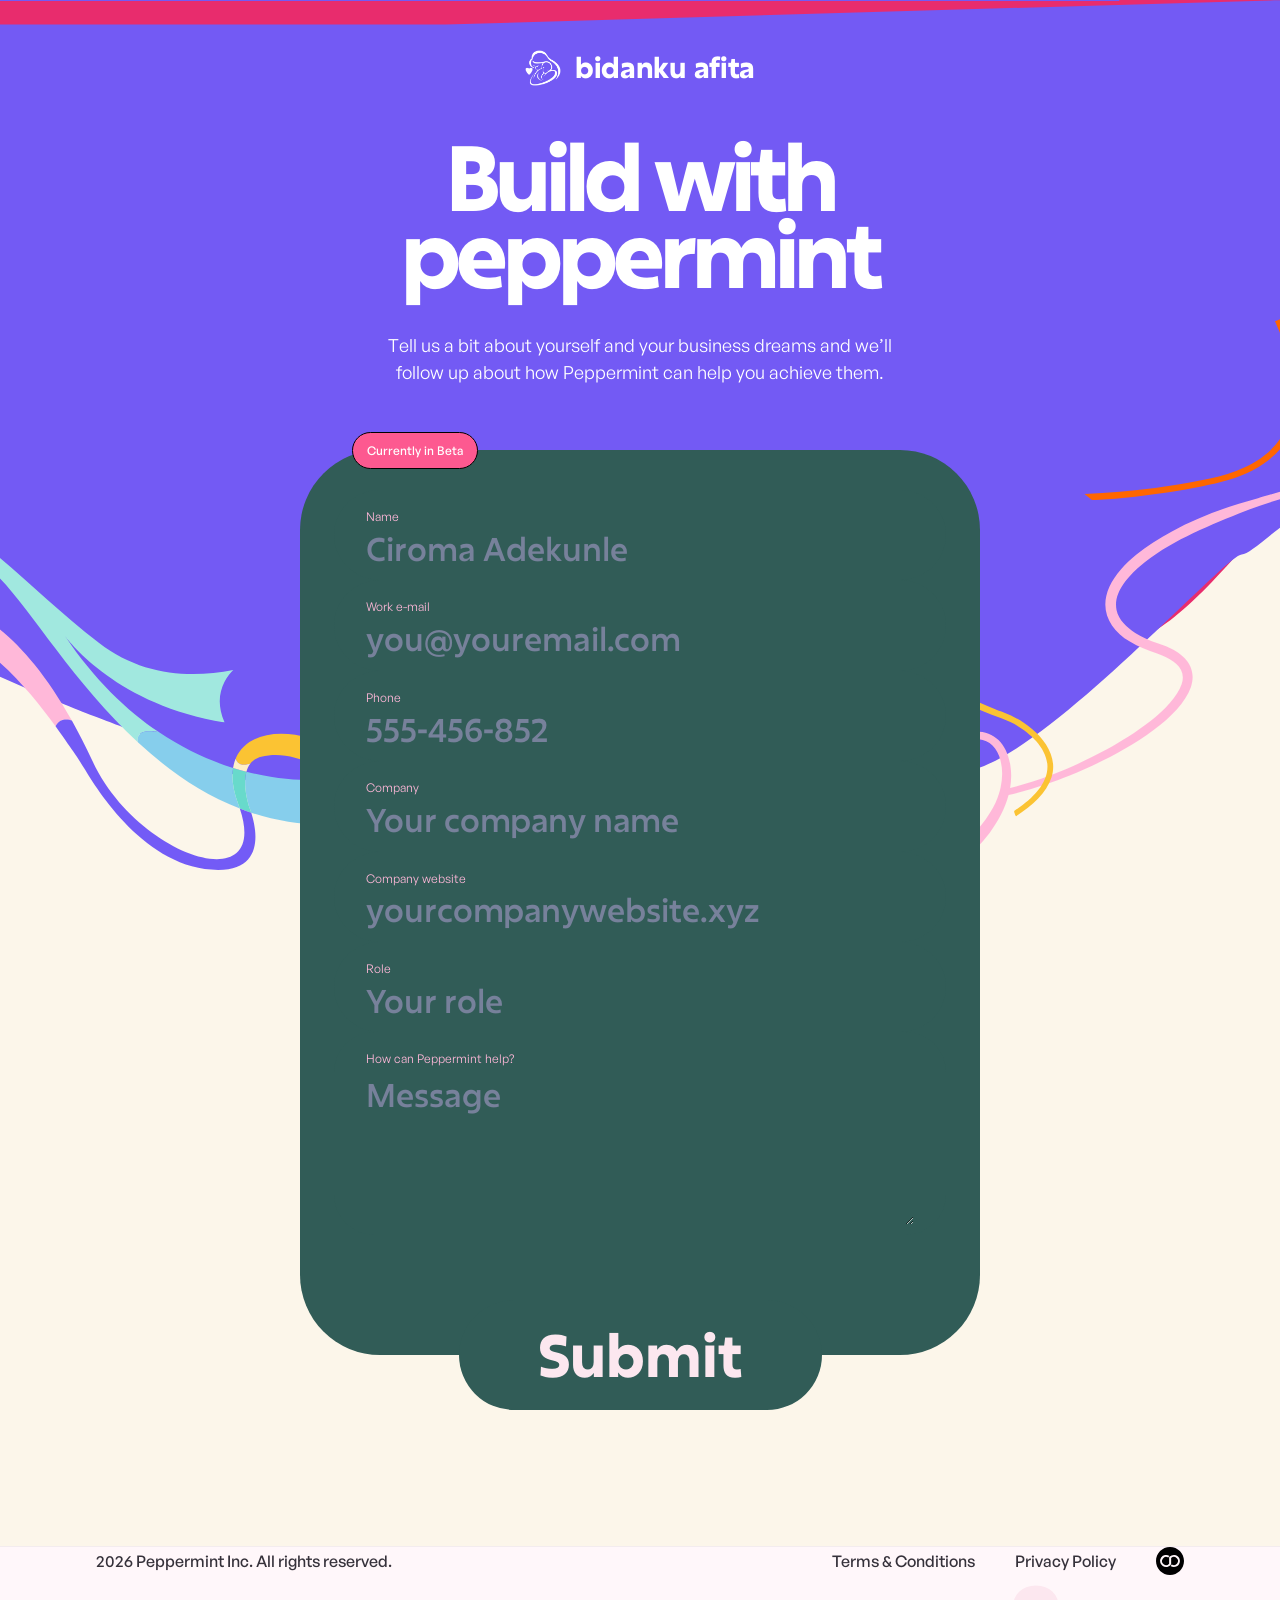
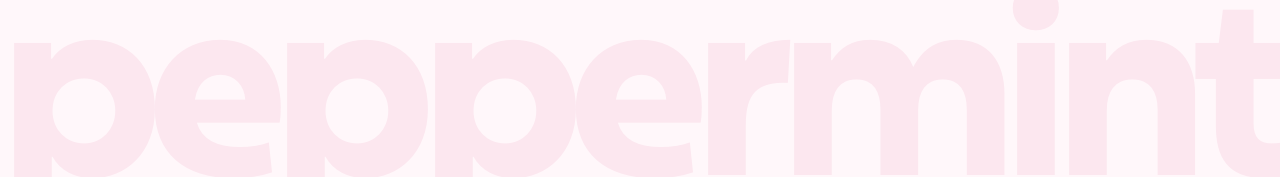
==== contact-us.html @ e46dc117 "feat: re-skin Peppermint clone with Afita branding, FAQ #FFF7FA bg & CTA fix (#15) - Replace old bid" ====
<!DOCTYPE html>
<!--  This site was created in Webflow. https://webflow.com  --><!--  Last Published: Mon Jul 08 2024 16:13:25 GMT+0000 (Coordinated Universal Time)  -->
<html data-wf-page="6662e45aedcfe2c52fac7518" data-wf-site="6661acf0edb53d45a1b7197f">

<head>
  <meta charset="utf-8" />
  <title>Contact Us | Peppermint</title>
  <meta
    content="Tell us a bit about yourself and your business dreams and we’ll follow up about how peppermint can help you achieve them."
    name="description" />
  <meta content="Contact Us | Peppermint" property="og:title" />
  <meta
    content="Tell us a bit about yourself and your business dreams and we’ll follow up about how peppermint can help you achieve them."
    property="og:description" />
  <meta
    content="images/logo-afita.webp"
    property="og:image" />
  <meta content="Contact Us | Peppermint" property="twitter:title" />
  <meta
    content="Tell us a bit about yourself and your business dreams and we’ll follow up about how Peppermint can help you achieve them."
    property="twitter:description" />
  <meta
    content="images/logo-afita.webp"
    property="twitter:image" />
  <meta property="og:type" content="website" />
  <meta content="summary_large_image" name="twitter:card" />
  <meta content="width=device-width, initial-scale=1" name="viewport" />
  <meta content="Webflow" name="generator" />
  <link href="css/normalize.css" rel="stylesheet" type="text/css" />
  <link href="css/webflow.css" rel="stylesheet" type="text/css" />
  <link href="css/peppermint-check.webflow.css" rel="stylesheet" type="text/css" />
  <script type="text/javascript">
    !(function (o, c) {
      var n = c.documentElement,
        t = " w-mod-";
      (n.className += t + "js"),
        ("ontouchstart" in o ||
          (o.DocumentTouch && c instanceof DocumentTouch)) &&
        (n.className += t + "touch");
    })(window, document);
  </script>
  <link href="images/afita-favicon.png?v=5" rel="icon" type="image/png" /><link href="images/favicon.svg?v=5" rel="shortcut icon" type="image/svg+xml" />
  <link href="images/afita-favicon.png?v=5" rel="apple-touch-icon" />
  <style>
    [data-header-anim],
    [data-hero-anim],
    [data-subtext-anim] {
      visibility: hidden;
      opacity: 0;
      font-kerning: none;
      -webkit-text-rendering: optimizeSpeed;
      text-rendering: optimizeSpeed;
      -webkit-transform: translateZ(0);
    }

    #shape {
      visibility: hidden;
    }

    html.lenis,
    html.lenis body {
      height: auto;
    }
  </style>
  <style>
    [data-hero-anim] {
      visibility: hidden;
      opacity: 0;
      font-kerning: none;
      -webkit-text-rendering: optimizeSpeed;
      text-rendering: optimizeSpeed;
      -webkit-transform: translateZ(0);
    }
  </style>
</head>

<body>
  <div class="global-embed w-embed">
    <style>
      /** Links **/
      a {
        color: inherit;
        text-decoration: none;
      }

      /** Form elements **/
      textarea,
      input.text,
      input[type="text"],
      input[type="button"],
      input[type="submit"],
      .input-checkbox,
      .w-input,
      .w-select {
        -webkit-appearance: none;
        resize: vertical;
      }

      .cc-no-resize,
      .cc-no-border,
      .cc-has-cta,
      .cc-has-counter {
        resize: none;
      }

      .w-select {
        background-position: center right 2px;
      }

      input[type="email"] {
        text-transform: lowercase;
      }

      input::-webkit-outer-spin-button,
      input::-webkit-inner-spin-button {
        -webkit-appearance: none;
        margin: 0;
      }

      input[type="number"] {
        -moz-appearance: textfield;
      }

      /** Images **/
      img {
        -webkit-user-drag: none;
        -khtml-user-drag: none;
        -moz-user-drag: none;
        -o-user-drag: none;
        user-drag: none;
      }

      #scrollbar {
        scrollbar-width: none;
        /* firefox */
        -ms-overflow-style: none;
        /* IE 10+ */
      }

      ::-webkit-scrollbar {
        display: none;
        /* Safari and Chrome */
      }

      /** Buttons **/
      .c-button {
        display: inline-flex;
      }

      /** Popups **/
      .c-popup.cc-hide {
        visibility: hidden;
      }

      .c-popup {
        visibility: visible;
      }

      body {
        background: var(--metal);
      }

      body:has(.page-wrapper.cc-contact) {
        background: var(--cream);
      }

      .footer-text {
        font-size: clamp(200px, 19vw, 360px);
      }

      .usecase-slide.swiper-slide.swiper-slide-active {
        opacity: 1 !important;
      }

      .swiper-pagination-bullet::before {
        content: "";
        position: absolute;
        left: 0;
        top: 0;
        bottom: 0;
        right: 0;
        width: 0%;
      }

      .swiper-pagination-bullet.swiper-pagination-bullet-active::before {
        animation-name: countingBar;
        animation-duration: 2.5s;
        animation-timing-function: ease-in;
        animation-iteration-count: 1;
        animation-direction: alternate;
        animation-fill-mode: forwards;
        background: #735af4;
      }

      @keyframes countingBar {
        0% {
          width: 0%;
        }

        100% {
          width: 100%;
        }
      }

      .opaque-line {
        position: relative;
        padding-bottom: 20px;
      }

      .more-card:hover .more-card_image {
        transform: scale(0.98);
      }

      .more-card:hover {
        background-position: 50% -2%;
      }

      .more-card:hover .more-card_details {
        transform: scale(1.01);
      }

      .usecases-illustration_container {
        top: clamp(20px, 5vw, 100px);
      }

      .c-button:hover .btn-overlay {
        width: 100%;
      }

      .c-button:hover .btn-illustration {
        transform: translateX(0);
        right: 10px;
      }

      .heading-h1 {
        font-size: clamp(90px, 9vw, 133px);
        line-height: clamp(90px, 8vw, 113px);
      }

      .hero-hand_illustration {
        top: clamp(585px, 62vh, 650px);
      }

      @media screen and (max-width: 991px) {
        .footer-text {
          font-size: clamp(100px, 20vw, 220px);
        }

        .opaque-line {
          padding-bottom: 15px;
        }

        .heading-h1 {
          font-size: 90px;
          line-height: 0.9;
        }

        .hero-hand_illustration {
          top: 550px;
        }
      }

      @media screen and (max-width: 767px) {
        .opaque-line {
          padding-bottom: 0;
        }

        .service-illustration_line {
          margin-top: 0;
        }

        .header-parent {
          padding-bottom: 0;
          margin-top: 0;
        }

        .hero-line,
        .header-line {
          padding-bottom: 10px;
        }

        .heading-h1 {
          font-size: 60px;
        }

        .hero-hand_illustration {
          top: 550px;
        }

        .usecase-slide:last-child {
          margin-right: 0px;
          width: 100%;
        }
      }

      @media screen and (max-width: 567px) {
        .footer-text {
          font-size: clamp(64px, 18.5vw, 190px);
        }

        .heading-h1 {
          font-size: 50px;
        }

        .hero-hand_illustration {
          top: 545px;
        }
      }
    </style>
  </div>
  <div class="page-wrapper cc-contact">
    <main class="c-main">
      <section class="c-hero cc-contact">
        <div class="hero-shape">
          <div class="hero-shape_inner w-embed">
            <svg viewbox="0 0 1930 1000" fill="none" xmlns="http://www.w3.org/2000/svg">
              <rect transform="translate(0, 0)" id="circle" width="1500" height="1" fill="#735AF4"></rect>
              <path
                d="M249.299 600.01C127.192 537.216 191.046 545.969 48.2139 488.883C-28.1786 458.352 8.37414 358.813 18.1006 277.122L22.8822 236.962C37.3325 115.597 140.25 24.2068 262.472 24.2068H836.873L1648.89 0.420955C1788.24 -3.66096 1905.13 107.099 1904.1 246.507C1903.88 276.541 1903.31 298.063 1902.24 303.545C1897.75 326.38 1998.02 386.89 1842.86 429.895C1687.71 472.899 1636.73 545.969 1620.49 545.969C1604.25 545.969 1419.97 754.521 1344.35 760.23C1268.73 765.938 1160.07 805.137 1105.17 822.263C1050.28 839.389 1071.57 856.514 1034.04 907.891C996.509 959.268 1017.23 939.098 966.823 939.098H895.686C872.385 939.098 846.769 918.293 836.873 907.891C800.465 877.446 724.287 814.271 710.844 805.137C694.041 793.72 606.101 751.096 543.366 725.598C480.632 700.1 501.357 714.181 249.299 600.01Z"
                fill="#735AF4"></path>
            </svg>
          </div>
        </div>
        <a data-hero-fade="" href="index.html" class="company-logo w-inline-block"><img src="images/afita-icon-pure.webp" alt="" class="company-logo_icon"><span class="company-logo_text">bidanku <b>afita</b></span></a>
        <div class="hero-inner cc-contact">
          <h1 data-hero-anim="" class="contact-header">
            Build with peppermint
          </h1>
          <p data-subtext-anim="" class="hero-subtext cc-contact">
             Tell us a bit about yourself and your business dreams and we’ll
            follow up about how Peppermint can help you achieve them.
          </p>
        </div>
        <div class="hero-swirl_container cc-contact">
          <div class="hero-swirl cc-one w-embed">
            <svg viewbox="0 0 313 296" fill="none" xmlns="http://www.w3.org/2000/svg">
              <mask id="mask0_377_1050" style="mask-type: alpha" maskunits="userSpaceOnUse" x="10" y="112" width="301"
                height="84">
                <path
                  d="M14.3873 195.899C21.1795 194.042 27.9915 192.311 34.8033 190.62C78.9758 179.71 123.563 170.425 168.245 161.885C169.598 161.65 173.507 160.881 174.682 160.65L175.976 160.328L178.554 159.686C219.333 149.449 260.126 138.082 299.398 123.031C302.916 121.646 306.757 120.118 310.81 118.441L309.519 112.885C306.901 113.949 304.456 114.915 302.226 115.782C271.443 127.54 239.272 136.39 207.208 143.962C196.197 146.519 183.883 149.237 172.876 151.5C167.567 152.354 161.069 153.185 156.028 153.955C107.552 160.75 58.9613 166.958 10.1292 170.525L14.3873 195.899Z"
                  fill="#735BF6"></path>
              </mask>
              <g mask="url(#mask0_377_1050)">
                <path class="purple-path path" d="M5.45215 185.5C77.9521 175.333 249.852 143.3 313.452 114.5"
                  stroke="#735BF6" stroke-width="40"></path>
              </g>
            </svg>
          </div>
          <div class="hero-swirl cc-four w-embed">
            <svg viewbox="0 0 525 334" fill="none" xmlns="http://www.w3.org/2000/svg">
              <mask id="mask0_377_1029" style="mask-type: alpha" maskunits="userSpaceOnUse" x="76" y="6" width="343"
                height="246">
                <path
                  d="M76.4407 17.0018C105.469 26.24 141.273 45.7906 181.895 84.5117C212.692 113.871 257.33 190.644 322.848 251.254C319.774 235.967 343.217 240.991 343.762 241.107C311.866 219.59 279.409 188.743 249.785 144.692C254.38 150.939 303.198 214.376 409.586 231.431C397.696 204.832 410.52 186.727 418.279 178.91C375.79 187.372 326.814 184.926 283.813 151.658C207.156 92.3452 156.75 27.5208 84.0924 6.77197C80.9442 7.76355 74.3006 10.6391 76.4407 17.0018Z"
                  fill="#A1E8DF"></path>
              </mask>
              <g mask="url(#mask0_377_1029)">
                <path class="path broken-path-four"
                  d="M72.9521 8C99.7855 17.3333 175.452 56.1 239.452 128.5C303.452 200.9 405.952 208 434.452 203M232.452 120.5C244.952 149.833 297.952 225.5 341.952 254"
                  stroke="#A1E8DF" stroke-width="55"></path>
              </g>
              <mask id="mask1_377_1029" style="mask-type: alpha" maskunits="userSpaceOnUse" x="322" y="240" width="103"
                height="78">
                <path
                  d="M322.847 251.254C352.372 278.589 386.135 302.626 424.79 317.558C424.327 316.194 423.823 314.789 423.286 313.36C417.923 299.089 416.469 286.951 418.072 276.977C394.861 269.739 369.501 258.459 343.77 241.107H343.762C343.216 240.991 319.774 235.967 322.847 251.254Z"
                  fill="#86CEEC"></path>
              </mask>
              <g mask="url(#mask1_377_1029)">
                <path class="broken-path-three path" d="M312.952 231C329.952 245.5 400.252 293.9 433.452 303.5"
                  stroke="#86CEEC" stroke-width="50"></path>
              </g>
              <mask id="mask2_377_1029" style="mask-type: alpha" maskunits="userSpaceOnUse" x="430" y="280" width="95"
                height="54">
                <path
                  d="M434.574 317.078C434.574 317.078 435.293 318.797 436.226 321.664H436.235C463.272 330.613 492.606 335.051 524.452 333.142V290.248C524.452 290.248 523.37 289.314 521.395 287.794C511.182 289.149 476.369 292.347 431.442 280.786C427.187 296.131 434.574 317.078 434.574 317.078Z"
                  fill="#86CEEC"></path>
              </mask>
              <g mask="url(#mask2_377_1029)">
                <path class="broken-path-one path" d="M417.452 297.5C430.952 302.167 499.452 314.6 541.452 313"
                  stroke="#86CEEC" stroke-width="50"></path>
              </g>
              <mask id="mask3_377_1029" style="mask-type: alpha" maskunits="userSpaceOnUse" x="417" y="276" width="20"
                height="46">
                <path
                  d="M423.286 313.36C423.824 314.789 424.328 316.194 424.79 317.557C428.558 319.02 432.368 320.392 436.227 321.664C435.293 318.797 434.574 317.078 434.574 317.078C434.574 317.078 427.187 296.131 431.442 280.786C427.079 279.663 422.617 278.398 418.072 276.977C416.469 286.951 417.924 299.089 423.286 313.36Z"
                  fill="#68DACB"></path>
              </mask>
              <g mask="url(#mask3_377_1029)">
                <path class="broken-path-two path" d="M411.952 296.5L441.452 303.5" stroke="#68DACB" stroke-width="50">
                </path>
              </g>
              <mask id="mask4_377_1029" style="mask-type: alpha" maskunits="userSpaceOnUse" x="0" y="0" width="85"
                height="18">
                <path
                  d="M0.452095 2.83836L11.3595 6.28409L17.4907 9.13488L19.2343 10.2504C32.8933 8.77957 52.3282 9.3332 76.4401 17.0014C74.2999 10.6388 80.9435 7.7632 84.0918 6.77162C59.418 -0.268586 32.1661 -2.22696 0.452095 2.83836Z"
                  fill="#A1E8DF"></path>
              </mask>
              <g mask="url(#mask4_377_1029)">
                <path class="broken-path-five path" d="M-0.0478516 7.5C11.1188 4.66666 58.7521 3.1 85.9521 13.5"
                  stroke="#A1E8DF" stroke-width="40"></path>
              </g>
            </svg>
          </div>
          <div class="hero-swirl cc-two w-embed">
            <svg viewbox="0 0 855 774" fill="none" xmlns="http://www.w3.org/2000/svg">
              <mask id="mask0_377_1052" style="mask-type: alpha" maskunits="userSpaceOnUse" x="111" y="1" width="612"
                height="694">
                <path
                  d="M112.905 694.938C156.127 689.613 199.153 681.551 240.474 667.606C287.785 651.347 336.868 627.077 367.903 586.553C375.661 576.193 382.169 564.223 385.498 551.559C405.889 546.948 425.982 539.825 442.069 533.486C475.811 519.892 541.702 487.15 554.22 451.492C560.366 432.76 547.361 420.348 531.195 413.821C528.738 412.772 525.935 411.82 523.398 410.973C516.162 408.529 508.998 405.45 502.678 401.495C494.554 396.334 487.423 389.643 485.357 380.351C482.291 364.285 495.365 350.01 506.782 339.967C533.495 317.397 566.573 304.246 598.603 291.04C611.663 285.701 625.036 281.094 638.651 277.356C645.551 275.339 652.345 273.791 659.278 271.579C673.234 267.035 686.463 259.467 696.615 248.706C748.02 193.823 712.501 83.0118 687.604 21.6777C684.839 15.025 682.04 8.44694 678.944 1.9184L670 6.37036C699.164 65.9483 743.564 188.299 691.665 244.003C679.843 256.632 663.795 264 647.116 268.018C640.678 269.654 623.029 274.898 616.273 276.829C588.631 284.342 561.383 293.95 536.167 307.792C514.675 319.665 489.882 335.716 478.891 358.589C469.039 379.813 478.813 398.168 497.657 409.554C505.668 414.492 514.149 417.85 522.924 420.669C524.525 421.214 526.098 421.795 527.64 422.426C539.028 427.065 550.238 434.99 545.661 448.747C537.12 473.038 499.459 496.334 477.387 508.737C448.868 524.091 418.549 537.369 386.923 544.948C388.103 537.977 388.252 530.846 387.06 523.706C383.369 500.843 367.95 488.705 344.919 494.094C328.394 498.017 307.278 512.364 304.46 530.14C302.623 543.665 314.951 551.619 326.533 554.39C327.138 554.526 327.75 554.656 328.366 554.776L327.644 548.757L327.648 548.753C324.575 547.921 321.597 546.79 318.763 545.275C309.055 539.879 307.886 531.361 313.747 522.28C321.152 511.272 333.543 503.605 346.401 500.651C359.922 497.67 371.866 501.837 376.722 515.458C380.065 524.681 380.217 534.509 378.222 543.978C378.01 545 377.77 546.02 377.499 547.026C376.922 549.256 376.227 551.452 375.437 553.611L375.433 553.614C375.404 553.697 375.38 553.762 375.357 553.82C375.309 553.943 375.282 554.011 375.282 554.011C374.077 557.23 372.651 560.353 371.043 563.348C338.405 621.663 256.778 648.094 194.252 657.574C166.77 661.7 138.932 663.453 111.143 663.036L112.905 694.938Z"
                  fill="#FF9ECB"></path>
              </mask>
              <g mask="url(#mask0_377_1052)">
                <path class="pink-path path"
                  d="M104.953 683C208.786 671 416.052 620.6 378.452 511C364.215 469.5 271.953 532.001 331.452 554M382.453 549.5C432.787 539.167 532.952 502.5 551.452 439C535.952 397.5 481.952 429.5 480.452 367C493.452 305.5 662.953 276 690.452 251.5C713.952 223.5 748.452 190.5 673.952 -0.999512"
                  stroke="#FFB8D9" stroke-width="40"></path>
              </g>
            </svg>
          </div>
          <div class="hero-swirl cc-five w-embed">
            <svg viewbox="0 0 254 276" fill="none" xmlns="http://www.w3.org/2000/svg">
              <mask id="mask0_368_958" style="mask-type: alpha" maskunits="userSpaceOnUse" x="30" y="8" width="180"
                height="267">
                <path
                  d="M170.104 268.978L171.033 274.871C188.126 264.06 202.645 250.879 207.543 235.298C213.63 216.148 201.909 198.549 187.73 186.729C179.448 179.718 169.909 174.292 159.771 170.487C156.934 169.408 152.826 167.862 150.039 166.742C115.663 152.779 80.6181 133.718 57.162 104.343C33.1989 73.1984 39.174 45.715 73.7997 26.9659C81.2205 23.0057 89.142 20.1084 97.2492 17.8605C95.6109 16.3436 93.986 14.6152 93.2916 13.2072L84.753 8.08365C82.3884 8.87381 80.0459 9.72996 77.7286 10.6559C48.4695 22.3551 22.6631 47.8406 32.4811 81.7433C46.2003 126.843 106.649 156.667 147.732 172.643C154.047 175.107 160.868 177.252 166.927 180.316C182.699 188.273 201.116 203.318 203.304 221.829C205.118 240.396 189.481 256.375 170.104 268.978Z"
                  fill="#FBC333"></path>
              </mask>
              <g mask="url(#mask0_368_958)">
                <path class="yellow-path path"
                  d="M170.953 272.5C196.286 258 233.153 219.7 177.953 182.5C108.453 150.999 7.45251 101.999 40.9525 46.4993C64.1522 26.0993 93.1188 10.3333 99.9521 7.5"
                  stroke="#FBC333" stroke-width="40"></path>
              </g>
            </svg>
          </div>
          <div class="hero-swirl cc-six w-embed">
            <svg viewbox="0 0 307 290" fill="none" xmlns="http://www.w3.org/2000/svg">
              <mask id="mask0_377_1057" style="mask-type: alpha" maskunits="userSpaceOnUse" x="36" y="0" width="217"
                height="225">
                <path
                  d="M107.441 212.685C83.9544 215.706 60.3352 217.632 36.6761 218.685L44.2914 224.957C58.6512 224.093 73.0125 222.956 87.3589 221.384C110.037 218.952 132.623 215.561 154.975 210.99C163.616 209.24 172.252 207.327 180.724 204.785C265.278 179.126 264.828 107.98 232.79 38.3261C227.227 26.2591 220.956 14.5107 213.874 3.2622C213.387 2.49858 212.921 1.76897 212.385 0.968628L205.402 5.79764C209.276 11.4256 212.896 17.2952 216.286 23.2384C229.763 47.1237 240.758 72.9444 244.845 100.167C251.596 146.259 232.323 179.335 188.655 195.609C177.386 199.964 165.586 202.608 153.754 205.007C138.471 208.16 122.905 210.671 107.441 212.685Z"
                  fill="#FF6600"></path>
              </mask>
              <g mask="url(#mask0_377_1057)">
                <path class="red-path path" d="M35.4521 224C142.952 221 322.452 195 210.452 -0.5" stroke="#FF6600"
                  stroke-width="40"></path>
              </g>
            </svg>
          </div>
          <div class="hero-swirl cc-seven cc-contact w-embed">
            <svg viewbox="0 0 298 277" fill="none" xmlns="http://www.w3.org/2000/svg">
              <mask id="mask0_368_956" style="mask-type: alpha" maskunits="userSpaceOnUse" x="0" y="159" width="119"
                height="25">
                <path
                  d="M0.406214 181.568C1.58926 182.14 3.26356 182.915 4.82963 183.488C5.7673 182.631 6.72651 181.809 7.71182 181.01C28.5529 164.113 57.9566 162.061 83.6172 164.606C92.0093 165.437 100.334 166.712 108.64 168.138L118.619 165.279C102.855 162.421 87.0729 159.714 71.0332 159.309C45.926 158.676 18.9055 163.644 0.406214 181.568Z"
                  fill="#68DACB"></path>
              </mask>
              <g mask="url(#mask0_368_956)">
                <path class="blue-path path" d="M2.95215 183.5C13.4521 167.5 56.9521 151.9 118.952 167.5"
                  stroke="#68DACB" stroke-width="40"></path>
              </g>
              <mask id="mask1_368_956" style="mask-type: alpha" maskunits="userSpaceOnUse" x="124" y="131" width="97"
                height="46">
                <path
                  d="M133.654 167.975L124.399 170.942C138.618 173.488 152.848 175.914 167.293 176.701C180.228 177.406 194.274 177.079 205.857 170.529C211.163 167.529 215.603 163.288 218.107 157.665C220.7 151.859 221.025 144.88 216.884 139.705C213.781 135.829 209.328 133.779 204.82 131.843C203.884 132.977 202.588 134.466 201.68 135.492C206.283 137.459 212.133 139.484 214.512 144.255C217.235 149.712 214.495 156.532 210.858 160.875C207.011 165.482 201.243 168.275 195.595 169.965C182.541 173.875 168.277 172.648 154.942 171.128C147.821 170.317 140.734 169.201 133.654 167.975Z"
                  fill="#68DACB"></path>
              </mask>
              <g mask="url(#mask1_368_956)">
                <path class="blue-path path"
                  d="M126.452 168.5C153.952 174.667 211.452 181.5 217.452 153.5C220.452 139.5 209.452 137.5 200.452 131.124"
                  stroke="#68DACB" stroke-width="40"></path>
              </g>
              <mask id="mask2_368_956" style="mask-type: alpha" maskunits="userSpaceOnUse" x="183" y="72" width="99"
                height="61">
                <path
                  d="M190.067 101.91C192.99 96.1107 198.05 91.5395 203.384 87.9847C213.844 81.0216 226.571 78.3713 238.937 77.5383C252.218 76.6444 265.567 77.8361 278.777 79.1811C281.662 79.47 282.09 74.9949 279.209 74.7028C275.941 74.3735 272.669 74.0543 269.396 73.7743C244.228 71.6377 214.577 71.0732 194.563 89.1384C189.596 93.6263 185.424 99.2907 183.834 105.882C182.317 112.153 183.19 118.954 186.592 124.479C188.751 127.987 191.795 130.416 195.205 132.363C196.625 131.102 197.63 129.918 198.338 128.901C194.512 126.896 191.164 124.31 189.235 119.888C186.698 114.07 187.239 107.509 190.067 101.91Z"
                  fill="#68DACB"></path>
              </mask>
              <g mask="url(#mask2_368_956)">
                <path class="blue-path path"
                  d="M280.453 77.0003C257.953 74 217.453 69.0004 189.453 98.0003C180.324 122.597 189.585 127.518 199.953 130.959"
                  stroke="#68DACB" stroke-width="40"></path>
              </g>
            </svg>
          </div>
          <div class="hero-swirl cc-three w-embed">
            <svg viewbox="0 0 426 271" fill="none" xmlns="http://www.w3.org/2000/svg">
              <mask id="mask0_377_1028" style="mask-type: alpha" maskunits="userSpaceOnUse" x="0" y="0" width="158"
                height="128">
                <path
                  d="M0.932312 0.97897C0.932312 0.97897 4.48547 22.2318 4.9978 25.8098C61.6665 26.2725 111.997 86.42 141.546 127.232C145.959 118.274 154.66 120.307 157.866 121.423C88.3896 -2.83034 20.5821 -2.08666 0.932312 0.97897Z"
                  fill="#FFB8D9"></path>
              </mask>
              <g mask="url(#mask0_377_1028)">
                <path class="broken-path-four path" d="M-4.54785 14C16.2855 5.66665 91.9521 23.0001 152.952 127"
                  stroke="#FFB8D9" stroke-width="50"></path>
              </g>
              <mask id="mask1_377_1028" style="mask-type: alpha" maskunits="userSpaceOnUse" x="141" y="120" width="201"
                height="151">
                <path
                  d="M141.546 127.232C148.685 137.09 154.61 145.816 159.122 152.302C162.989 157.863 166.658 163.557 170.178 169.341C182.548 189.676 231.714 270.887 304.19 270.887C351.951 270.887 341.911 227.976 337.234 213.664H337.226C333.367 212.392 329.558 211.02 325.79 209.558C356.769 301.212 222.889 258.087 178.35 161.772C171.533 147.039 164.691 133.627 157.866 121.423C154.66 120.307 145.959 118.274 141.546 127.232Z"
                  fill="#735BF6"></path>
              </mask>
              <g mask="url(#mask1_377_1028)">
                <path class="broken-path-three path"
                  d="M142.452 111C163.452 157.333 227.952 261.6 293.952 266C349.452 266 334.452 218.5 332.452 204.5"
                  stroke="#735BF6" stroke-width="50"></path>
              </g>
              <mask id="mask2_377_1028" style="mask-type: alpha" maskunits="userSpaceOnUse" x="321" y="134" width="105"
                height="46">
                <path
                  d="M321.642 159.731C324.369 167.936 332.549 166.035 336.45 164.581C338.912 161.458 342.399 159.053 347.241 157.822C379.468 149.617 412.396 172.142 422.395 179.794C424.394 179.529 425.452 179.331 425.452 179.331V151.914C381.666 126.422 334.177 129.38 321.642 159.731Z"
                  fill="#FBC333"></path>
              </mask>
              <g mask="url(#mask2_377_1028)">
                <path class="broken-path-one path" d="M324.452 169C329.619 152.667 372.452 125.5 436.452 169"
                  stroke="#FBC333" stroke-width="50"></path>
              </g>
              <mask id="mask3_377_1028" style="mask-type: alpha" maskunits="userSpaceOnUse" x="319" y="159" width="18"
                height="14">
                <path
                  d="M319.073 168.977C323.618 170.398 328.08 171.663 332.443 172.786C333.277 169.762 334.566 166.961 336.45 164.581C332.55 166.035 324.369 167.936 321.643 159.731C320.461 162.573 319.593 165.655 319.073 168.977Z"
                  fill="#FEEFC8"></path>
              </mask>
              <g mask="url(#mask3_377_1028)">
                <path class="broken-path-two path" d="M323.952 176L328.952 161.5" stroke="#FEEFC8" stroke-width="50">
                </path>
              </g>
            </svg>
          </div>
        </div>
      </section>
      <section class="c-contact">
        <div data-contact-anim="" class="contact-form_wrapper w-form">
          <form id="contact-form" name="wf-form-contact-form" data-name="contact-form" class="contact-form"
            data-wf-page-id="6662e45aedcfe2c52fac7518" data-wf-element-id="c6b1aa79-9179-6f1d-ae31-34dca788fc45">
            <div class="contact-form_inner">
              <div class="c-form_field">
                <div class="c-label_wrapper">
                  <div class="c-label">Name</div>
                </div>
                <div class="c-input_wrapper">
                  <input class="c-input w-input" maxlength="256" name="Name" data-name="Name"
                    placeholder="Ciroma Adekunle" type="text" id="Name" required="" />
                </div>
              </div>
              <div class="c-form_field">
                <div class="c-label_wrapper">
                  <div class="c-label">Work e-mail</div>
                </div>
                <div class="c-input_wrapper">
                  <input class="c-input w-input" maxlength="256" name="Work-Email" data-name="Work Email"
                    placeholder="you@youremail.com" type="email" id="Work-Email" required="" />
                </div>
              </div>
              <div class="c-form_field">
                <div class="c-label_wrapper">
                  <div class="c-label">Phone</div>
                </div>
                <div class="c-input_wrapper">
                  <input class="c-input w-input" maxlength="256" name="Phone" data-name="Phone"
                    placeholder="555-456-852" type="tel" id="Phone" required="" />
                </div>
              </div>
              <div class="c-form_field">
                <div class="c-label_wrapper">
                  <div class="c-label">Company</div>
                </div>
                <div class="c-input_wrapper">
                  <input class="c-input w-input" maxlength="256" name="Company" data-name="Company"
                    placeholder="Your company name" type="text" id="Company" required="" />
                </div>
              </div>
              <div class="c-form_field">
                <div class="c-label_wrapper">
                  <div class="c-label">Company website</div>
                </div>
                <div class="c-input_wrapper">
                  <input class="c-input w-input" maxlength="256" name="Company-Website" data-name="Company website"
                    placeholder="yourcompanywebsite.xyz" type="text" id="Company-website" required="" />
                </div>
              </div>
              <div class="c-form_field">
                <div class="c-label_wrapper">
                  <div class="c-label">Role</div>
                </div>
                <div class="c-input_wrapper">
                  <input class="c-input w-input" maxlength="256" name="Role" data-name="Role" placeholder="Your role"
                    type="text" id="Role" required="" />
                </div>
              </div>
              <div class="c-form_field cc-textarea">
                <div class="c-label_wrapper">
                  <div class="c-label">How can Peppermint help?</div>
                </div>
                <div class="c-input_wrapper">
                  <textarea id="Message" name="Message" maxlength="5000" data-name="Message" placeholder="Message"
                    class="c-input cc-textarea w-input"></textarea>
                </div>
              </div>
              <div class="form-success w-form-done">
                <div>
                  Thanks for your interest in Peppermint!<br />
                  We'll be in touch soon.
                </div>
              </div>
              <div class="form-tag">Currently in Beta</div>
            </div>
            <div class="form-btn_wrapper">
              <input type="submit" data-wait="Please wait..." id="submit" class="form-btn w-button" value="Submit" />
              <div>
                <div class="form-btn cc-two">
                  <div>Submit</div>
                  <div class="c-spinner">
                    <div class="spinner-inner">
                      <div class="spinner-bar"></div>
                      <div class="spinner-bar"></div>
                      <div class="spinner-bar"></div>
                      <div class="spinner-bar"></div>
                      <div class="spinner-bar"></div>
                      <div class="spinner-bar"></div>
                      <div class="spinner-bar"></div>
                      <div class="spinner-bar"></div>
                      <div class="spinner-bar"></div>
                      <div class="spinner-bar"></div>
                      <div class="spinner-bar"></div>
                      <div class="spinner-bar"></div>
                    </div>
                  </div>
                </div>
              </div>
            </div>
          </form>
          <div class="form-success">
            <div>
              Thanks for your interest in Peppermint!<br />
              We'll be in touch soon.
            </div>
          </div>
          <div class="form-error w-form-fail">
            <div>Oops! Something went wrong while submitting the form.</div>
          </div>
        </div>
      </section>
      <footer class="c-footer">
        <div class="footer-inner">
          <div class="w-embed w-script">
            <script type="text/javascript">
              document.write(new Date().getFullYear());
            </script>
            Peppermint Inc. All rights reserved.
          </div>
          <div class="footer-links">
            <a href="terms-and-conditions.html" class="footer-link">Terms &amp; Conditions</a>
            <a href="privacy-policy.html" class="footer-link">Privacy Policy</a>
            <a href="https://wearecheck.co/" target="_blank" class="check-link w-inline-block"></a>
          </div>
        </div>
        <div class="footer-text_container">
          <div class="footer-text cc-one">peppermint</div>
          <div class="footer-text cc-two">peppermint</div>
        </div>
      </footer>
    </main>
  </div>
  <script src="js/jquery.min.js"
    type="text/javascript" integrity="sha256-9/aliU8dGd2tb6OSsuzixeV4y/faTqgFtohetphbbj0="
    crossorigin="anonymous"></script>
  <script src="js/webflow.js" type="text/javascript"></script>
  <script src="js/gsap.min.js"
    integrity="sha512-7eHRwcbYkK4d9g/6tD/mhkf++eoTHwpNM9woBxtPUBWm67zeAfFC+HrdoE2GanKeocly/VxeLvIqwvCdk7qScg=="
    crossorigin="anonymous" referrerpolicy="no-referrer"></script>
  <script src="js/ScrollTrigger.min.js"
    integrity="sha512-onMTRKJBKz8M1TnqqDuGBlowlH0ohFzMXYRNebz+yOcc5TQr/zAKsthzhuv0hiyUKEiQEQXEynnXCvNTOk50dg=="
    crossorigin="anonymous" referrerpolicy="no-referrer"></script>
  <script src="js/DrawSVGPlugin.min.js"></script>
  <script src="js/swiper-bundle.min.js"
    integrity="sha512-Ysw1DcK1P+uYLqprEAzNQJP+J4hTx4t/3X2nbVwszao8wD+9afLjBQYjz7Uk4ADP+Er++mJoScI42ueGtQOzEA=="
    crossorigin="anonymous" referrerpolicy="no-referrer"></script>
  <script src="js/SplitText.min.js"></script>

  <script src="js/lenis.min.js"></script>
  <script>
    gsap.registerPlugin(
      ScrollTrigger,
      DrawSVGPlugin,
      SplitText
    );
    //Smooth Scroll
    const lenis = new Lenis();
    function raf (time) {
      lenis.raf(time);
      requestAnimationFrame(raf);
    }
    requestAnimationFrame(raf);
    window.onload = () => {
      if (history.scrollRestoration) {
        history.scrollRestoration = "manual";
      } else {
        window.onbeforeunload = function () {
          window.scrollTo(0, 0);
        };
      }
    };
    lenis.on("scroll", ScrollTrigger.update);
    function checkDevice () {
      if (window.innerWidth <= 767) {
        isMobile = true;
        isWideScreen = false;
      } else if (window.innerWidth >= 1900) {
        isWideScreen = true;
        isMobile = false;
      } else {
        isMobile = false;
        isWideScreen = false;
      }
    }
    checkDevice();
    window.addEventListener("resize", checkDevice);
    console.log("👋 – 🔨 with ❤️ by Check");
  </script>
  <script src="js/lottie.min.js"></script>
  <script>
    //hero animation
    gsap.set("[data-hero-anim]", { visibility: "visible", opacity: 1 });
    gsap.set("[data-subtext-anim]", { visibility: "visible", opacity: 1 });
    gsap.set("[data-hero-fade]", { visibility: "visible", opacity: 1 });
    heroResults = new SplitText("[data-hero-anim]", {
      type: "lines",
      linesClass: "hero-line",
    });
    subtextResults = new SplitText("[data-subtext-anim]", {
      type: "lines",
      linesClass: "subtext-line",
    });
    headerLines = heroResults.lines;
    subtextLines = subtextResults.lines;
    const headerResultsParent = new SplitText("[data-hero-anim]", {
      linesClass: "header-parent",
    });
    const subtextResultsParent = new SplitText("[data-subtext-anim]", {
      linesClass: "header-parent",
    });
    window.addEventListener("resize", () => {
      heroResults.revert();
    });
    //Hero Reveal Animation
    const heroTl = gsap.timeline({});
    heroTl
      .fromTo(
        ".broken-path-one",
        0.5,
        { drawSVG: "100% 100%" },
        { drawSVG: "0% 100%", ease: "power2.out" },
        "<+0.8"
      )
      .fromTo(
        ".broken-path-two",
        0.3,
        { drawSVG: "100% 100%" },
        { drawSVG: "0% 100%", ease: "power2.out" },
        "<"
      )
      .fromTo(
        ".broken-path-three",
        0.6,
        { drawSVG: "100% 100%" },
        { drawSVG: "0% 100%", ease: "power2.out" },
        "<"
      )
      .fromTo(
        ".broken-path-four",
        0.6,
        { drawSVG: "100% 100%" },
        { drawSVG: "0% 100%", ease: "power2.out" },
        "<"
      )
      .fromTo(
        ".broken-path-five",
        0.5,
        { drawSVG: "100% 100%" },
        { drawSVG: "0% 100%", ease: "power2.out" },
        "<"
      )
      .from(
        ".pink-path",
        {
          duration: 1,
          ease: "power2.out",
          drawSVG: 0,
        },
        "<"
      )
      .from(
        ".purple-path",
        {
          duration: 0.6,
          ease: "power2.out",
          drawSVG: 0,
          delay: 0.1,
        },
        "<"
      )
      .from(
        ".yellow-path",
        {
          duration: 0.5,
          ease: "power2.out",
          drawSVG: 0,
          delay: 0.1,
        },
        "<"
      )
      .from(
        ".red-path",
        {
          duration: 0.4,
          ease: "power2.out",
          drawSVG: 0,
          delay: 0.15,
        },
        "<"
      )
      .from(
        ".blue-path",
        {
          duration: 0.5,
          ease: "power2.out",
          stagger: 0.1,
          drawSVG: 0,
          delay: 0.2,
        },
        "<"
      );

    //form submission
    const form = document.querySelector("#contact-form");
    const submitButton = document.querySelector("#submit");
    const spinnerButton = document.querySelector(".form-btn.cc-two");
    const successMessage = document.querySelector(".form-success");
    const errorMessage = document.querySelector(".form-error");
    const formInputs = document.querySelectorAll(".c-form_field");

    const scriptURL =
      "https://script.google.com/macros/s/AKfycbwbX3CFESp6TSwtX6VK7pXWl1lgbacAn0A5qUWi0KZdjpNn6aF4OgDhkY4H3fhsnCI4rA/exec";

    form.addEventListener("submit", (e) => {
      submitButton.disabled = true;
      submitButton.style.display = "none";
      spinnerButton.style.display = "flex";
      e.preventDefault();
      let requestBody = new FormData(form);
      fetch(scriptURL, { method: "POST", body: requestBody })
        .then((response) => {
          submitButton.style.display = "none";
          spinnerButton.style.display = "none";
          successMessage.style.display = "block";
          errorMessage.style.display = "none";
          formInputs.forEach((input) => (input.style.display = "none"));
        })
        .catch((error) => {
          spinnerButton.style.display = "none";
          errorMessage.style.display = "block";
          successMessage.style.display = "none";
        });
    });
  </script>

</body>

</html>
---- css/webflow.css ----
@font-face {
  font-family: 'webflow-icons';
  src: url("[data-uri]") format('truetype');
  font-weight: normal;
  font-style: normal;
}
[class^="w-icon-"],
[class*=" w-icon-"] {
  /* use !important to prevent issues with browser extensions that change fonts */
  font-family: 'webflow-icons' !important;
  speak: none;
  font-style: normal;
  font-weight: normal;
  font-variant: normal;
  text-transform: none;
  line-height: 1;
  /* Better Font Rendering =========== */
  -webkit-font-smoothing: antialiased;
  -moz-osx-font-smoothing: grayscale;
}
.w-icon-slider-right:before {
  content: "\e600";
}
.w-icon-slider-left:before {
  content: "\e601";
}
.w-icon-nav-menu:before {
  content: "\e602";
}
.w-icon-arrow-down:before,
.w-icon-dropdown-toggle:before {
  content: "\e603";
}
.w-icon-file-upload-remove:before {
  content: "\e900";
}
.w-icon-file-upload-icon:before {
  content: "\e903";
}
* {
  -webkit-box-sizing: border-box;
  -moz-box-sizing: border-box;
  box-sizing: border-box;
}
html {
  height: 100%;
}
body {
  margin: 0;
  min-height: 100%;
  background-color: #fff;
  font-family: Arial, sans-serif;
  font-size: 14px;
  line-height: 20px;
  color: #333;
}
img {
  max-width: 100%;
  vertical-align: middle;
  display: inline-block;
}
html.w-mod-touch * {
  background-attachment: scroll !important;
}
.w-block {
  display: block;
}
.w-inline-block {
  max-width: 100%;
  display: inline-block;
}
.w-clearfix:before,
.w-clearfix:after {
  content: " ";
  display: table;
  grid-column-start: 1;
  grid-row-start: 1;
  grid-column-end: 2;
  grid-row-end: 2;
}
.w-clearfix:after {
  clear: both;
}
.w-hidden {
  display: none;
}
.w-button {
  display: inline-block;
  padding: 9px 15px;
  background-color: #3898EC;
  color: white;
  border: 0;
  line-height: inherit;
  text-decoration: none;
  cursor: pointer;
  border-radius: 0;
}
input.w-button {
  -webkit-appearance: button;
}
html[data-w-dynpage] [data-w-cloak] {
  color: transparent !important;
}
.w-code-block {
  margin: unset;
}
pre.w-code-block code {
  all: inherit;
}
.w-webflow-badge,
.w-webflow-badge * {
  position: static;
  left: auto;
  top: auto;
  right: auto;
  bottom: auto;
  z-index: auto;
  display: block;
  visibility: visible;
  overflow: visible;
  overflow-x: visible;
  overflow-y: visible;
  box-sizing: border-box;
  width: auto;
  height: auto;
  max-height: none;
  max-width: none;
  min-height: 0;
  min-width: 0;
  margin: 0;
  padding: 0;
  float: none;
  clear: none;
  border: 0 none transparent;
  border-radius: 0;
  background: none;
  background-image: none;
  background-position: 0% 0%;
  background-size: auto auto;
  background-repeat: repeat;
  background-origin: padding-box;
  background-clip: border-box;
  background-attachment: scroll;
  background-color: transparent;
  box-shadow: none;
  opacity: 1;
  transform: none;
  transition: none;
  direction: ltr;
  font-family: inherit;
  font-weight: inherit;
  color: inherit;
  font-size: inherit;
  line-height: inherit;
  font-style: inherit;
  font-variant: inherit;
  text-align: inherit;
  letter-spacing: inherit;
  text-decoration: inherit;
  text-indent: 0;
  text-transform: inherit;
  list-style-type: disc;
  text-shadow: none;
  font-smoothing: auto;
  vertical-align: baseline;
  cursor: inherit;
  white-space: inherit;
  word-break: normal;
  word-spacing: normal;
  word-wrap: normal;
}
.w-webflow-badge {
  position: fixed !important;
  display: inline-block !important;
  visibility: visible !important;
  z-index: 2147483647 !important;
  top: auto !important;
  right: 12px !important;
  bottom: 12px !important;
  left: auto !important;
  color: #aaadb0 !important;
  background-color: #fff !important;
  border-radius: 3px !important;
  padding: 6px !important;
  font-size: 12px !important;
  opacity: 1 !important;
  line-height: 14px !important;
  text-decoration: none !important;
  transform: none !important;
  margin: 0 !important;
  width: auto !important;
  height: auto !important;
  overflow: visible !important;
  white-space: nowrap;
  box-shadow: 0 0 0 1px rgba(0, 0, 0, 0.1), 0px 1px 3px rgba(0, 0, 0, 0.1);
  cursor: pointer;
}
.w-webflow-badge > img {
  display: inline-block !important;
  visibility: visible !important;
  opacity: 1 !important;
  vertical-align: middle !important;
}
h1,
h2,
h3,
h4,
h5,
h6 {
  font-weight: bold;
  margin-bottom: 10px;
}
h1 {
  font-size: 38px;
  line-height: 44px;
  margin-top: 20px;
}
h2 {
  font-size: 32px;
  line-height: 36px;
  margin-top: 20px;
}
h3 {
  font-size: 24px;
  line-height: 30px;
  margin-top: 20px;
}
h4 {
  font-size: 18px;
  line-height: 24px;
  margin-top: 10px;
}
h5 {
  font-size: 14px;
  line-height: 20px;
  margin-top: 10px;
}
h6 {
  font-size: 12px;
  line-height: 18px;
  margin-top: 10px;
}
p {
  margin-top: 0;
  margin-bottom: 10px;
}
blockquote {
  margin: 0 0 10px 0;
  padding: 10px 20px;
  border-left: 5px solid #E2E2E2;
  font-size: 18px;
  line-height: 22px;
}
figure {
  margin: 0;
  margin-bottom: 10px;
}
figcaption {
  margin-top: 5px;
  text-align: center;
}
ul,
ol {
  margin-top: 0px;
  margin-bottom: 10px;
  padding-left: 40px;
}
.w-list-unstyled {
  padding-left: 0;
  list-style: none;
}
.w-embed:before,
.w-embed:after {
  content: " ";
  display: table;
  grid-column-start: 1;
  grid-row-start: 1;
  grid-column-end: 2;
  grid-row-end: 2;
}
.w-embed:after {
  clear: both;
}
.w-video {
  width: 100%;
  position: relative;
  padding: 0;
}
.w-video iframe,
.w-video object,
.w-video embed {
  position: absolute;
  top: 0;
  left: 0;
  width: 100%;
  height: 100%;
  border: none;
}
fieldset {
  padding: 0;
  margin: 0;
  border: 0;
}
button,
[type='button'],
[type='reset'] {
  border: 0;
  cursor: pointer;
  -webkit-appearance: button;
}
.w-form {
  margin: 0 0 15px;
}
.w-form-done {
  display: none;
  padding: 20px;
  text-align: center;
  background-color: #dddddd;
}
.w-form-fail {
  display: none;
  margin-top: 10px;
  padding: 10px;
  background-color: #ffdede;
}
label {
  display: block;
  margin-bottom: 5px;
  font-weight: bold;
}
.w-input,
.w-select {
  display: block;
  width: 100%;
  height: 38px;
  padding: 8px 12px;
  margin-bottom: 10px;
  font-size: 14px;
  line-height: 1.42857143;
  color: #333333;
  vertical-align: middle;
  background-color: #ffffff;
  border: 1px solid #cccccc;
}
.w-input:-moz-placeholder,
.w-select:-moz-placeholder {
  color: #999;
}
.w-input::-moz-placeholder,
.w-select::-moz-placeholder {
  color: #999;
  opacity: 1;
}
.w-input::-webkit-input-placeholder,
.w-select::-webkit-input-placeholder {
  color: #999;
}
.w-input:focus,
.w-select:focus {
  border-color: #3898EC;
  outline: 0;
}
.w-input[disabled],
.w-select[disabled],
.w-input[readonly],
.w-select[readonly],
fieldset[disabled] .w-input,
fieldset[disabled] .w-select {
  cursor: not-allowed;
}
.w-input[disabled]:not(.w-input-disabled),
.w-select[disabled]:not(.w-input-disabled),
.w-input[readonly],
.w-select[readonly],
fieldset[disabled]:not(.w-input-disabled) .w-input,
fieldset[disabled]:not(.w-input-disabled) .w-select {
  background-color: #eeeeee;
}
textarea.w-input,
textarea.w-select {
  height: auto;
}
.w-select {
  background-color: #f3f3f3;
}
.w-select[multiple] {
  height: auto;
}
.w-form-label {
  display: inline-block;
  cursor: pointer;
  font-weight: normal;
  margin-bottom: 0px;
}
.w-radio {
  display: block;
  margin-bottom: 5px;
  padding-left: 20px;
}
.w-radio:before,
.w-radio:after {
  content: " ";
  display: table;
  grid-column-start: 1;
  grid-row-start: 1;
  grid-column-end: 2;
  grid-row-end: 2;
}
.w-radio:after {
  clear: both;
}
.w-radio-input {
  margin: 4px 0 0;
  line-height: normal;
  float: left;
  margin-left: -20px;
}
.w-radio-input {
  margin-top: 3px;
}
.w-file-upload {
  display: block;
  margin-bottom: 10px;
}
.w-file-upload-input {
  width: 0.1px;
  height: 0.1px;
  opacity: 0;
  overflow: hidden;
  position: absolute;
  z-index: -100;
}
.w-file-upload-default,
.w-file-upload-uploading,
.w-file-upload-success {
  display: inline-block;
  color: #333333;
}
.w-file-upload-error {
  display: block;
  margin-top: 10px;
}
.w-file-upload-default.w-hidden,
.w-file-upload-uploading.w-hidden,
.w-file-upload-error.w-hidden,
.w-file-upload-success.w-hidden {
  display: none;
}
.w-file-upload-uploading-btn {
  display: flex;
  font-size: 14px;
  font-weight: normal;
  cursor: pointer;
  margin: 0;
  padding: 8px 12px;
  border: 1px solid #cccccc;
  background-color: #fafafa;
}
.w-file-upload-file {
  display: flex;
  flex-grow: 1;
  justify-content: space-between;
  margin: 0;
  padding: 8px 9px 8px 11px;
  border: 1px solid #cccccc;
  background-color: #fafafa;
}
.w-file-upload-file-name {
  font-size: 14px;
  font-weight: normal;
  display: block;
}
.w-file-remove-link {
  margin-top: 3px;
  margin-left: 10px;
  width: auto;
  height: auto;
  padding: 3px;
  display: block;
  cursor: pointer;
}
.w-icon-file-upload-remove {
  margin: auto;
  font-size: 10px;
}
.w-file-upload-error-msg {
  display: inline-block;
  color: #ea384c;
  padding: 2px 0;
}
.w-file-upload-info {
  display: inline-block;
  line-height: 38px;
  padding: 0 12px;
}
.w-file-upload-label {
  display: inline-block;
  font-size: 14px;
  font-weight: normal;
  cursor: pointer;
  margin: 0;
  padding: 8px 12px;
  border: 1px solid #cccccc;
  background-color: #fafafa;
}
.w-icon-file-upload-icon,
.w-icon-file-upload-uploading {
  display: inline-block;
  margin-right: 8px;
  width: 20px;
}
.w-icon-file-upload-uploading {
  height: 20px;
}
.w-container {
  margin-left: auto;
  margin-right: auto;
  max-width: 940px;
}
.w-container:before,
.w-container:after {
  content: " ";
  display: table;
  grid-column-start: 1;
  grid-row-start: 1;
  grid-column-end: 2;
  grid-row-end: 2;
}
.w-container:after {
  clear: both;
}
.w-container .w-row {
  margin-left: -10px;
  margin-right: -10px;
}
.w-row:before,
.w-row:after {
  content: " ";
  display: table;
  grid-column-start: 1;
  grid-row-start: 1;
  grid-column-end: 2;
  grid-row-end: 2;
}
.w-row:after {
  clear: both;
}
.w-row .w-row {
  margin-left: 0;
  margin-right: 0;
}
.w-col {
  position: relative;
  float: left;
  width: 100%;
  min-height: 1px;
  padding-left: 10px;
  padding-right: 10px;
}
.w-col .w-col {
  padding-left: 0;
  padding-right: 0;
}
.w-col-1 {
  width: 8.33333333%;
}
.w-col-2 {
  width: 16.66666667%;
}
.w-col-3 {
  width: 25%;
}
.w-col-4 {
  width: 33.33333333%;
}
.w-col-5 {
  width: 41.66666667%;
}
.w-col-6 {
  width: 50%;
}
.w-col-7 {
  width: 58.33333333%;
}
.w-col-8 {
  width: 66.66666667%;
}
.w-col-9 {
  width: 75%;
}
.w-col-10 {
  width: 83.33333333%;
}
.w-col-11 {
  width: 91.66666667%;
}
.w-col-12 {
  width: 100%;
}
.w-hidden-main {
  display: none !important;
}
@media screen and (max-width: 991px) {
  .w-container {
    max-width: 728px;
  }
  .w-hidden-main {
    display: inherit !important;
  }
  .w-hidden-medium {
    display: none !important;
  }
  .w-col-medium-1 {
    width: 8.33333333%;
  }
  .w-col-medium-2 {
    width: 16.66666667%;
  }
  .w-col-medium-3 {
    width: 25%;
  }
  .w-col-medium-4 {
    width: 33.33333333%;
  }
  .w-col-medium-5 {
    width: 41.66666667%;
  }
  .w-col-medium-6 {
    width: 50%;
  }
  .w-col-medium-7 {
    width: 58.33333333%;
  }
  .w-col-medium-8 {
    width: 66.66666667%;
  }
  .w-col-medium-9 {
    width: 75%;
  }
  .w-col-medium-10 {
    width: 83.33333333%;
  }
  .w-col-medium-11 {
    width: 91.66666667%;
  }
  .w-col-medium-12 {
    width: 100%;
  }
  .w-col-stack {
    width: 100%;
    left: auto;
    right: auto;
  }
}
@media screen and (max-width: 767px) {
  .w-hidden-main {
    display: inherit !important;
  }
  .w-hidden-medium {
    display: inherit !important;
  }
  .w-hidden-small {
    display: none !important;
  }
  .w-row,
  .w-container .w-row {
    margin-left: 0;
    margin-right: 0;
  }
  .w-col {
    width: 100%;
    left: auto;
    right: auto;
  }
  .w-col-small-1 {
    width: 8.33333333%;
  }
  .w-col-small-2 {
    width: 16.66666667%;
  }
  .w-col-small-3 {
    width: 25%;
  }
  .w-col-small-4 {
    width: 33.33333333%;
  }
  .w-col-small-5 {
    width: 41.66666667%;
  }
  .w-col-small-6 {
    width: 50%;
  }
  .w-col-small-7 {
    width: 58.33333333%;
  }
  .w-col-small-8 {
    width: 66.66666667%;
  }
  .w-col-small-9 {
    width: 75%;
  }
  .w-col-small-10 {
    width: 83.33333333%;
  }
  .w-col-small-11 {
    width: 91.66666667%;
  }
  .w-col-small-12 {
    width: 100%;
  }
}
@media screen and (max-width: 479px) {
  .w-container {
    max-width: none;
  }
  .w-hidden-main {
    display: inherit !important;
  }
  .w-hidden-medium {
    display: inherit !important;
  }
  .w-hidden-small {
    display: inherit !important;
  }
  .w-hidden-tiny {
    display: none !important;
  }
  .w-col {
    width: 100%;
  }
  .w-col-tiny-1 {
    width: 8.33333333%;
  }
  .w-col-tiny-2 {
    width: 16.66666667%;
  }
  .w-col-tiny-3 {
    width: 25%;
  }
  .w-col-tiny-4 {
    width: 33.33333333%;
  }
  .w-col-tiny-5 {
    width: 41.66666667%;
  }
  .w-col-tiny-6 {
    width: 50%;
  }
  .w-col-tiny-7 {
    width: 58.33333333%;
  }
  .w-col-tiny-8 {
    width: 66.66666667%;
  }
  .w-col-tiny-9 {
    width: 75%;
  }
  .w-col-tiny-10 {
    width: 83.33333333%;
  }
  .w-col-tiny-11 {
    width: 91.66666667%;
  }
  .w-col-tiny-12 {
    width: 100%;
  }
}
.w-widget {
  position: relative;
}
.w-widget-map {
  width: 100%;
  height: 400px;
}
.w-widget-map label {
  width: auto;
  display: inline;
}
.w-widget-map img {
  max-width: inherit;
}
.w-widget-map .gm-style-iw {
  text-align: center;
}
.w-widget-map .gm-style-iw > button {
  display: none !important;
}
.w-widget-twitter {
  overflow: hidden;
}
.w-widget-twitter-count-shim {
  display: inline-block;
  vertical-align: top;
  position: relative;
  width: 28px;
  height: 20px;
  text-align: center;
  background: white;
  border: #758696 solid 1px;
  border-radius: 3px;
}
.w-widget-twitter-count-shim * {
  pointer-events: none;
  -webkit-user-select: none;
  -moz-user-select: none;
  -ms-user-select: none;
  user-select: none;
}
.w-widget-twitter-count-shim .w-widget-twitter-count-inner {
  position: relative;
  font-size: 15px;
  line-height: 12px;
  text-align: center;
  color: #999;
  font-family: serif;
}
.w-widget-twitter-count-shim .w-widget-twitter-count-clear {
  position: relative;
  display: block;
}
.w-widget-twitter-count-shim.w--large {
  width: 36px;
  height: 28px;
}
.w-widget-twitter-count-shim.w--large .w-widget-twitter-count-inner {
  font-size: 18px;
  line-height: 18px;
}
.w-widget-twitter-count-shim:not(.w--vertical) {
  margin-left: 5px;
  margin-right: 8px;
}
.w-widget-twitter-count-shim:not(.w--vertical).w--large {
  margin-left: 6px;
}
.w-widget-twitter-count-shim:not(.w--vertical):before,
.w-widget-twitter-count-shim:not(.w--vertical):after {
  top: 50%;
  left: 0;
  border: solid transparent;
  content: ' ';
  height: 0;
  width: 0;
  position: absolute;
  pointer-events: none;
}
.w-widget-twitter-count-shim:not(.w--vertical):before {
  border-color: rgba(117, 134, 150, 0);
  border-right-color: #5d6c7b;
  border-width: 4px;
  margin-left: -9px;
  margin-top: -4px;
}
.w-widget-twitter-count-shim:not(.w--vertical).w--large:before {
  border-width: 5px;
  margin-left: -10px;
  margin-top: -5px;
}
.w-widget-twitter-count-shim:not(.w--vertical):after {
  border-color: rgba(255, 255, 255, 0);
  border-right-color: white;
  border-width: 4px;
  margin-left: -8px;
  margin-top: -4px;
}
.w-widget-twitter-count-shim:not(.w--vertical).w--large:after {
  border-width: 5px;
  margin-left: -9px;
  margin-top: -5px;
}
.w-widget-twitter-count-shim.w--vertical {
  width: 61px;
  height: 33px;
  margin-bottom: 8px;
}
.w-widget-twitter-count-shim.w--vertical:before,
.w-widget-twitter-count-shim.w--vertical:after {
  top: 100%;
  left: 50%;
  border: solid transparent;
  content: ' ';
  height: 0;
  width: 0;
  position: absolute;
  pointer-events: none;
}
.w-widget-twitter-count-shim.w--vertical:before {
  border-color: rgba(117, 134, 150, 0);
  border-top-color: #5d6c7b;
  border-width: 5px;
  margin-left: -5px;
}
.w-widget-twitter-count-shim.w--vertical:after {
  border-color: rgba(255, 255, 255, 0);
  border-top-color: white;
  border-width: 4px;
  margin-left: -4px;
}
.w-widget-twitter-count-shim.w--vertical .w-widget-twitter-count-inner {
  font-size: 18px;
  line-height: 22px;
}
.w-widget-twitter-count-shim.w--vertical.w--large {
  width: 76px;
}
.w-background-video {
  position: relative;
  overflow: hidden;
  height: 500px;
  color: white;
}
.w-background-video > video {
  background-size: cover;
  background-position: 50% 50%;
  position: absolute;
  margin: auto;
  width: 100%;
  height: 100%;
  right: -100%;
  bottom: -100%;
  top: -100%;
  left: -100%;
  object-fit: cover;
  z-index: -100;
}
.w-background-video > video::-webkit-media-controls-start-playback-button {
  display: none !important;
  -webkit-appearance: none;
}
.w-background-video--control {
  position: absolute;
  bottom: 1em;
  right: 1em;
  background-color: transparent;
  padding: 0;
}
.w-background-video--control > [hidden] {
  display: none !important;
}
.w-slider {
  position: relative;
  height: 300px;
  text-align: center;
  background: #dddddd;
  clear: both;
  -webkit-tap-highlight-color: rgba(0, 0, 0, 0);
  tap-highlight-color: rgba(0, 0, 0, 0);
}
.w-slider-mask {
  position: relative;
  display: block;
  overflow: hidden;
  z-index: 1;
  left: 0;
  right: 0;
  height: 100%;
  white-space: nowrap;
}
.w-slide {
  position: relative;
  display: inline-block;
  vertical-align: top;
  width: 100%;
  height: 100%;
  white-space: normal;
  text-align: left;
}
.w-slider-nav {
  position: absolute;
  z-index: 2;
  top: auto;
  right: 0;
  bottom: 0;
  left: 0;
  margin: auto;
  padding-top: 10px;
  height: 40px;
  text-align: center;
  -webkit-tap-highlight-color: rgba(0, 0, 0, 0);
  tap-highlight-color: rgba(0, 0, 0, 0);
}
.w-slider-nav.w-round > div {
  border-radius: 100%;
}
.w-slider-nav.w-num > div {
  width: auto;
  height: auto;
  padding: 0.2em 0.5em;
  font-size: inherit;
  line-height: inherit;
}
.w-slider-nav.w-shadow > div {
  box-shadow: 0 0 3px rgba(51, 51, 51, 0.4);
}
.w-slider-nav-invert {
  color: #fff;
}
.w-slider-nav-invert > div {
  background-color: rgba(34, 34, 34, 0.4);
}
.w-slider-nav-invert > div.w-active {
  background-color: #222;
}
.w-slider-dot {
  position: relative;
  display: inline-block;
  width: 1em;
  height: 1em;
  background-color: rgba(255, 255, 255, 0.4);
  cursor: pointer;
  margin: 0 3px 0.5em;
  transition: background-color 100ms, color 100ms;
}
.w-slider-dot.w-active {
  background-color: #fff;
}
.w-slider-dot:focus {
  outline: none;
  box-shadow: 0px 0px 0px 2px #fff;
}
.w-slider-dot:focus.w-active {
  box-shadow: none;
}
.w-slider-arrow-left,
.w-slider-arrow-right {
  position: absolute;
  width: 80px;
  top: 0;
  right: 0;
  bottom: 0;
  left: 0;
  margin: auto;
  cursor: pointer;
  overflow: hidden;
  color: white;
  font-size: 40px;
  -webkit-tap-highlight-color: rgba(0, 0, 0, 0);
  tap-highlight-color: rgba(0, 0, 0, 0);
  -webkit-user-select: none;
  -moz-user-select: none;
  -ms-user-select: none;
  user-select: none;
}
.w-slider-arrow-left [class^='w-icon-'],
.w-slider-arrow-right [class^='w-icon-'],
.w-slider-arrow-left [class*=' w-icon-'],
.w-slider-arrow-right [class*=' w-icon-'] {
  position: absolute;
}
.w-slider-arrow-left:focus,
.w-slider-arrow-right:focus {
  outline: 0;
}
.w-slider-arrow-left {
  z-index: 3;
  right: auto;
}
.w-slider-arrow-right {
  z-index: 4;
  left: auto;
}
.w-icon-slider-left,
.w-icon-slider-right {
  top: 0;
  right: 0;
  bottom: 0;
  left: 0;
  margin: auto;
  width: 1em;
  height: 1em;
}
.w-slider-aria-label {
  border: 0;
  clip: rect(0 0 0 0);
  height: 1px;
  margin: -1px;
  overflow: hidden;
  padding: 0;
  position: absolute;
  width: 1px;
}
.w-slider-force-show {
  display: block !important;
}
.w-dropdown {
  display: inline-block;
  position: relative;
  text-align: left;
  margin-left: auto;
  margin-right: auto;
  z-index: 900;
}
.w-dropdown-btn,
.w-dropdown-toggle,
.w-dropdown-link {
  position: relative;
  vertical-align: top;
  text-decoration: none;
  color: #222222;
  padding: 20px;
  text-align: left;
  margin-left: auto;
  margin-right: auto;
  white-space: nowrap;
}
.w-dropdown-toggle {
  -webkit-user-select: none;
  -moz-user-select: none;
  -ms-user-select: none;
  user-select: none;
  display: inline-block;
  cursor: pointer;
  padding-right: 40px;
}
.w-dropdown-toggle:focus {
  outline: 0;
}
.w-icon-dropdown-toggle {
  position: absolute;
  top: 0;
  right: 0;
  bottom: 0;
  margin: auto;
  margin-right: 20px;
  width: 1em;
  height: 1em;
}
.w-dropdown-list {
  position: absolute;
  background: #dddddd;
  display: none;
  min-width: 100%;
}
.w-dropdown-list.w--open {
  display: block;
}
.w-dropdown-link {
  padding: 10px 20px;
  display: block;
  color: #222222;
}
.w-dropdown-link.w--current {
  color: #0082f3;
}
.w-dropdown-link:focus {
  outline: 0;
}
@media screen and (max-width: 767px) {
  .w-nav-brand {
    padding-left: 10px;
  }
}
/**
 * ## Note
 * Safari (on both iOS and OS X) does not handle viewport units (vh, vw) well.
 * For example percentage units do not work on descendants of elements that
 * have any dimensions expressed in viewport units. It also doesn’t handle them at
 * all in `calc()`.
 */
/**
 * Wrapper around all lightbox elements
 *
 * 1. Since the lightbox can receive focus, IE also gives it an outline.
 * 2. Fixes flickering on Chrome when a transition is in progress
 *    underneath the lightbox.
 */
.w-lightbox-backdrop {
  cursor: auto;
  font-style: normal;
  letter-spacing: normal;
  list-style: disc;
  text-indent: 0;
  text-shadow: none;
  text-transform: none;
  visibility: visible;
  white-space: normal;
  word-break: normal;
  word-spacing: normal;
  word-wrap: normal;
  position: fixed;
  top: 0;
  right: 0;
  bottom: 0;
  left: 0;
  color: #fff;
  font-family: "Helvetica Neue", Helvetica, Ubuntu, "Segoe UI", Verdana, sans-serif;
  font-size: 17px;
  line-height: 1.2;
  font-weight: 300;
  text-align: center;
  background: rgba(0, 0, 0, 0.9);
  z-index: 2000;
  outline: 0;
  /* 1 */
  opacity: 0;
  -webkit-user-select: none;
  -moz-user-select: none;
  -webkit-tap-highlight-color: transparent;
  -webkit-transform: translate(0, 0);
  /* 2 */
}
/**
 * Neat trick to bind the rubberband effect to our canvas instead of the whole
 * document on iOS. It also prevents a bug that causes the document underneath to scroll.
 */
.w-lightbox-backdrop,
.w-lightbox-container {
  height: 100%;
  overflow: auto;
  -webkit-overflow-scrolling: touch;
}
.w-lightbox-content {
  position: relative;
  height: 100vh;
  overflow: hidden;
}
.w-lightbox-view {
  position: absolute;
  width: 100vw;
  height: 100vh;
  opacity: 0;
}
.w-lightbox-view:before {
  content: "";
  height: 100vh;
}
/* .w-lightbox-content */
.w-lightbox-group,
.w-lightbox-group .w-lightbox-view,
.w-lightbox-group .w-lightbox-view:before {
  height: 86vh;
}
.w-lightbox-frame,
.w-lightbox-view:before {
  display: inline-block;
  vertical-align: middle;
}
/*
 * 1. Remove default margin set by user-agent on the <figure> element.
 */
.w-lightbox-figure {
  position: relative;
  margin: 0;
  /* 1 */
}
.w-lightbox-group .w-lightbox-figure {
  cursor: pointer;
}
/**
 * IE adds image dimensions as width and height attributes on the IMG tag,
 * but we need both width and height to be set to auto to enable scaling.
 */
.w-lightbox-img {
  width: auto;
  height: auto;
  max-width: none;
}
/**
 * 1. Reset if style is set by user on "All Images"
 */
.w-lightbox-image {
  display: block;
  float: none;
  /* 1 */
  max-width: 100vw;
  max-height: 100vh;
}
.w-lightbox-group .w-lightbox-image {
  max-height: 86vh;
}
.w-lightbox-caption {
  position: absolute;
  right: 0;
  bottom: 0;
  left: 0;
  padding: 0.5em 1em;
  background: rgba(0, 0, 0, 0.4);
  text-align: left;
  text-overflow: ellipsis;
  white-space: nowrap;
  overflow: hidden;
}
.w-lightbox-embed {
  position: absolute;
  top: 0;
  right: 0;
  bottom: 0;
  left: 0;
  width: 100%;
  height: 100%;
}
.w-lightbox-control {
  position: absolute;
  top: 0;
  width: 4em;
  background-size: 24px;
  background-repeat: no-repeat;
  background-position: center;
  cursor: pointer;
  -webkit-transition: all 0.3s;
  transition: all 0.3s;
}
.w-lightbox-left {
  display: none;
  bottom: 0;
  left: 0;
  /* <svg xmlns="http://www.w3.org/2000/svg" viewBox="-20 0 24 40" width="24" height="40"><g transform="rotate(45)"><path d="m0 0h5v23h23v5h-28z" opacity=".4"/><path d="m1 1h3v23h23v3h-26z" fill="#fff"/></g></svg> */
  background-image: url("[data-uri]");
}
.w-lightbox-right {
  display: none;
  right: 0;
  bottom: 0;
  /* <svg xmlns="http://www.w3.org/2000/svg" viewBox="-4 0 24 40" width="24" height="40"><g transform="rotate(45)"><path d="m0-0h28v28h-5v-23h-23z" opacity=".4"/><path d="m1 1h26v26h-3v-23h-23z" fill="#fff"/></g></svg> */
  background-image: url("[data-uri]");
}
/*
 * Without specifying the with and height inside the SVG, all versions of IE render the icon too small.
 * The bug does not seem to manifest itself if the elements are tall enough such as the above arrows.
 * (http://stackoverflow.com/questions/16092114/background-size-differs-in-internet-explorer)
 */
.w-lightbox-close {
  right: 0;
  height: 2.6em;
  /* <svg xmlns="http://www.w3.org/2000/svg" viewBox="-4 0 18 17" width="18" height="17"><g transform="rotate(45)"><path d="m0 0h7v-7h5v7h7v5h-7v7h-5v-7h-7z" opacity=".4"/><path d="m1 1h7v-7h3v7h7v3h-7v7h-3v-7h-7z" fill="#fff"/></g></svg> */
  background-image: url("[data-uri]");
  background-size: 18px;
}
/**
 * 1. All IE versions add extra space at the bottom without this.
 */
.w-lightbox-strip {
  position: absolute;
  bottom: 0;
  left: 0;
  right: 0;
  padding: 0 1vh;
  line-height: 0;
  /* 1 */
  white-space: nowrap;
  overflow-x: auto;
  overflow-y: hidden;
}
/*
 * 1. We use content-box to avoid having to do `width: calc(10vh + 2vw)`
 *    which doesn’t work in Safari anyway.
 * 2. Chrome renders images pixelated when switching to GPU. Making sure
 *    the parent is also rendered on the GPU (by setting translate3d for
 *    example) fixes this behavior.
 */
.w-lightbox-item {
  display: inline-block;
  width: 10vh;
  padding: 2vh 1vh;
  box-sizing: content-box;
  /* 1 */
  cursor: pointer;
  -webkit-transform: translate3d(0, 0, 0);
  /* 2 */
}
.w-lightbox-active {
  opacity: 0.3;
}
.w-lightbox-thumbnail {
  position: relative;
  height: 10vh;
  background: #222;
  overflow: hidden;
}
.w-lightbox-thumbnail-image {
  position: absolute;
  top: 0;
  left: 0;
}
.w-lightbox-thumbnail .w-lightbox-tall {
  top: 50%;
  width: 100%;
  -webkit-transform: translate(0, -50%);
  transform: translate(0, -50%);
}
.w-lightbox-thumbnail .w-lightbox-wide {
  left: 50%;
  height: 100%;
  -webkit-transform: translate(-50%, 0);
  transform: translate(-50%, 0);
}
/*
 * Spinner
 *
 * Absolute pixel values are used to avoid rounding errors that would cause
 * the white spinning element to be misaligned with the track.
 */
.w-lightbox-spinner {
  position: absolute;
  top: 50%;
  left: 50%;
  box-sizing: border-box;
  width: 40px;
  height: 40px;
  margin-top: -20px;
  margin-left: -20px;
  border: 5px solid rgba(0, 0, 0, 0.4);
  border-radius: 50%;
  -webkit-animation: spin 0.8s infinite linear;
  animation: spin 0.8s infinite linear;
}
.w-lightbox-spinner:after {
  content: "";
  position: absolute;
  top: -4px;
  right: -4px;
  bottom: -4px;
  left: -4px;
  border: 3px solid transparent;
  border-bottom-color: #fff;
  border-radius: 50%;
}
/*
 * Utility classes
 */
.w-lightbox-hide {
  display: none;
}
.w-lightbox-noscroll {
  overflow: hidden;
}
@media (min-width: 768px) {
  .w-lightbox-content {
    height: 96vh;
    margin-top: 2vh;
  }
  .w-lightbox-view,
  .w-lightbox-view:before {
    height: 96vh;
  }
  /* .w-lightbox-content */
  .w-lightbox-group,
  .w-lightbox-group .w-lightbox-view,
  .w-lightbox-group .w-lightbox-view:before {
    height: 84vh;
  }
  .w-lightbox-image {
    max-width: 96vw;
    max-height: 96vh;
  }
  .w-lightbox-group .w-lightbox-image {
    max-width: 82.3vw;
    max-height: 84vh;
  }
  .w-lightbox-left,
  .w-lightbox-right {
    display: block;
    opacity: 0.5;
  }
  .w-lightbox-close {
    opacity: 0.8;
  }
  .w-lightbox-control:hover {
    opacity: 1;
  }
}
.w-lightbox-inactive,
.w-lightbox-inactive:hover {
  opacity: 0;
}
.w-richtext:before,
.w-richtext:after {
  content: " ";
  display: table;
  grid-column-start: 1;
  grid-row-start: 1;
  grid-column-end: 2;
  grid-row-end: 2;
}
.w-richtext:after {
  clear: both;
}
.w-richtext[contenteditable="true"]:before,
.w-richtext[contenteditable="true"]:after {
  white-space: initial;
}
.w-richtext ol,
.w-richtext ul {
  overflow: hidden;
}
.w-richtext .w-richtext-figure-selected.w-richtext-figure-type-video div:after,
.w-richtext .w-richtext-figure-selected[data-rt-type="video"] div:after {
  outline: 2px solid #2895f7;
}
.w-richtext .w-richtext-figure-selected.w-richtext-figure-type-image div,
.w-richtext .w-richtext-figure-selected[data-rt-type="image"] div {
  outline: 2px solid #2895f7;
}
.w-richtext figure.w-richtext-figure-type-video > div:after,
.w-richtext figure[data-rt-type="video"] > div:after {
  content: '';
  position: absolute;
  display: none;
  left: 0;
  top: 0;
  right: 0;
  bottom: 0;
}
.w-richtext figure {
  position: relative;
  max-width: 60%;
}
.w-richtext figure > div:before {
  cursor: default!important;
}
.w-richtext figure img {
  width: 100%;
}
.w-richtext figure figcaption.w-richtext-figcaption-placeholder {
  opacity: 0.6;
}
.w-richtext figure div {
  /* fix incorrectly sized selection border in the data manager */
  font-size: 0px;
  color: transparent;
}
.w-richtext figure.w-richtext-figure-type-image,
.w-richtext figure[data-rt-type="image"] {
  display: table;
}
.w-richtext figure.w-richtext-figure-type-image > div,
.w-richtext figure[data-rt-type="image"] > div {
  display: inline-block;
}
.w-richtext figure.w-richtext-figure-type-image > figcaption,
.w-richtext figure[data-rt-type="image"] > figcaption {
  display: table-caption;
  caption-side: bottom;
}
.w-richtext figure.w-richtext-figure-type-video,
.w-richtext figure[data-rt-type="video"] {
  width: 60%;
  height: 0;
}
.w-richtext figure.w-richtext-figure-type-video iframe,
.w-richtext figure[data-rt-type="video"] iframe {
  position: absolute;
  top: 0;
  left: 0;
  width: 100%;
  height: 100%;
}
.w-richtext figure.w-richtext-figure-type-video > div,
.w-richtext figure[data-rt-type="video"] > div {
  width: 100%;
}
.w-richtext figure.w-richtext-align-center {
  margin-right: auto;
  margin-left: auto;
  clear: both;
}
.w-richtext figure.w-richtext-align-center.w-richtext-figure-type-image > div,
.w-richtext figure.w-richtext-align-center[data-rt-type="image"] > div {
  max-width: 100%;
}
.w-richtext figure.w-richtext-align-normal {
  clear: both;
}
.w-richtext figure.w-richtext-align-fullwidth {
  width: 100%;
  max-width: 100%;
  text-align: center;
  clear: both;
  display: block;
  margin-right: auto;
  margin-left: auto;
}
.w-richtext figure.w-richtext-align-fullwidth > div {
  display: inline-block;
  /* padding-bottom is used for aspect ratios in video figures
      we want the div to inherit that so hover/selection borders in the designer-canvas
      fit right*/
  padding-bottom: inherit;
}
.w-richtext figure.w-richtext-align-fullwidth > figcaption {
  display: block;
}
.w-richtext figure.w-richtext-align-floatleft {
  float: left;
  margin-right: 15px;
  clear: none;
}
.w-richtext figure.w-richtext-align-floatright {
  float: right;
  margin-left: 15px;
  clear: none;
}
.w-nav {
  position: relative;
  background: #dddddd;
  z-index: 1000;
}
.w-nav:before,
.w-nav:after {
  content: " ";
  display: table;
  grid-column-start: 1;
  grid-row-start: 1;
  grid-column-end: 2;
  grid-row-end: 2;
}
.w-nav:after {
  clear: both;
}
.w-nav-brand {
  position: relative;
  float: left;
  text-decoration: none;
  color: #333333;
}
.w-nav-link {
  position: relative;
  display: inline-block;
  vertical-align: top;
  text-decoration: none;
  color: #222222;
  padding: 20px;
  text-align: left;
  margin-left: auto;
  margin-right: auto;
}
.w-nav-link.w--current {
  color: #0082f3;
}
.w-nav-menu {
  position: relative;
  float: right;
}
[data-nav-menu-open] {
  display: block !important;
  position: absolute;
  top: 100%;
  left: 0;
  right: 0;
  background: #C8C8C8;
  text-align: center;
  overflow: visible;
  min-width: 200px;
}
.w--nav-link-open {
  display: block;
  position: relative;
}
.w-nav-overlay {
  position: absolute;
  overflow: hidden;
  display: none;
  top: 100%;
  left: 0;
  right: 0;
  width: 100%;
}
.w-nav-overlay [data-nav-menu-open] {
  top: 0;
}
.w-nav[data-animation="over-left"] .w-nav-overlay {
  width: auto;
}
.w-nav[data-animation="over-left"] .w-nav-overlay,
.w-nav[data-animation="over-left"] [data-nav-menu-open] {
  right: auto;
  z-index: 1;
  top: 0;
}
.w-nav[data-animation="over-right"] .w-nav-overlay {
  width: auto;
}
.w-nav[data-animation="over-right"] .w-nav-overlay,
.w-nav[data-animation="over-right"] [data-nav-menu-open] {
  left: auto;
  z-index: 1;
  top: 0;
}
.w-nav-button {
  position: relative;
  float: right;
  padding: 18px;
  font-size: 24px;
  display: none;
  cursor: pointer;
  -webkit-tap-highlight-color: rgba(0, 0, 0, 0);
  tap-highlight-color: rgba(0, 0, 0, 0);
  -webkit-user-select: none;
  -moz-user-select: none;
  -ms-user-select: none;
  user-select: none;
}
.w-nav-button:focus {
  outline: 0;
}
.w-nav-button.w--open {
  background-color: #C8C8C8;
  color: white;
}
.w-nav[data-collapse="all"] .w-nav-menu {
  display: none;
}
.w-nav[data-collapse="all"] .w-nav-button {
  display: block;
}
.w--nav-dropdown-open {
  display: block;
}
.w--nav-dropdown-toggle-open {
  display: block;
}
.w--nav-dropdown-list-open {
  position: static;
}
@media screen and (max-width: 991px) {
  .w-nav[data-collapse="medium"] .w-nav-menu {
    display: none;
  }
  .w-nav[data-collapse="medium"] .w-nav-button {
    display: block;
  }
}
@media screen and (max-width: 767px) {
  .w-nav[data-collapse="small"] .w-nav-menu {
    display: none;
  }
  .w-nav[data-collapse="small"] .w-nav-button {
    display: block;
  }
  .w-nav-brand {
    padding-left: 10px;
  }
}
@media screen and (max-width: 479px) {
  .w-nav[data-collapse="tiny"] .w-nav-menu {
    display: none;
  }
  .w-nav[data-collapse="tiny"] .w-nav-button {
    display: block;
  }
}
.w-tabs {
  position: relative;
}
.w-tabs:before,
.w-tabs:after {
  content: " ";
  display: table;
  grid-column-start: 1;
  grid-row-start: 1;
  grid-column-end: 2;
  grid-row-end: 2;
}
.w-tabs:after {
  clear: both;
}
.w-tab-menu {
  position: relative;
}
.w-tab-link {
  position: relative;
  display: inline-block;
  vertical-align: top;
  text-decoration: none;
  padding: 9px 30px;
  text-align: left;
  cursor: pointer;
  color: #222222;
  background-color: #dddddd;
}
.w-tab-link.w--current {
  background-color: #C8C8C8;
}
.w-tab-link:focus {
  outline: 0;
}
.w-tab-content {
  position: relative;
  display: block;
  overflow: hidden;
}
.w-tab-pane {
  position: relative;
  display: none;
}
.w--tab-active {
  display: block;
}
@media screen and (max-width: 479px) {
  .w-tab-link {
    display: block;
  }
}
.w-ix-emptyfix:after {
  content: "";
}
@keyframes spin {
  0% {
    transform: rotate(0deg);
  }
  100% {
    transform: rotate(360deg);
  }
}
.w-dyn-empty {
  padding: 10px;
  background-color: #dddddd;
}
.w-dyn-hide {
  display: none !important;
}
.w-dyn-bind-empty {
  display: none !important;
}
.w-condition-invisible {
  display: none !important;
}
.wf-layout-layout {
  display: grid;
}
.w-code-component > * {
  height: 100%;
  width: 100%;
  position: absolute;
  top: 0;
  left: 0;
}
---- css/peppermint-check.webflow.css ----
:root {
  /* OFFICIAL AFITA COLOR PALETTE */
  --primary-pink: #FD5990;
  --soft-pink: #FCE7EF;
  --blush-white: #FFF7FA;
  --medical-green: #315C57;
  --sage-green: #D9EAE3;
  --text-dark: #35313A;

  /* Mappings for site design system */
  --metal: #315C57;
  --cream: #FCE7EF;
  --white: white;
  --black: #35313A;
  --mint: #D9EAE3;
  --purple: #FD5990;
  --afita-pink: #FD5990;
  --pink: #FCE7EF;
  --transparent: rgba(255, 255, 255, 0);
  --orange: #FD5990;
  --blue: #315C57;
  --yellow: #D9EAE3;
  --sky-blue: #D9EAE3;
  --green: #315C57;
}

body {
  color: var(--text-dark);
  font-family: Generalsans, sans-serif;
  font-size: 14px;
  font-weight: 400;
  line-height: 20px;
}

h1 {
  margin-top: 0;
  margin-bottom: 0;
}

h2 {
  margin-top: 0;
  margin-bottom: 0;
  font-size: 32px;
  font-weight: 700;
  line-height: 36px;
}

h3, h4 {
  margin-top: 0;
  margin-bottom: 0;
}

p {
  margin-bottom: 0;
  font-size: 18px;
  font-weight: 500;
  line-height: 1.22222;
}

a {
  text-decoration: underline;
}

ul {
  margin-top: 0;
  margin-bottom: 10px;
  padding-left: 20px;
}

ol {
  margin-top: 0;
  margin-bottom: 10px;
  padding-left: 40px;
}

strong {
  font-weight: 600;
}

.global-embed {
  position: fixed;
  top: 0%;
  bottom: auto;
  left: 0%;
  right: 0%;
}

.heading-h1 {
  letter-spacing: -5px;
  font-family: Excon, sans-serif;
  font-size: 7vw;
  font-weight: 700;
  line-height: 6vw;
}

.heading-h2 {
  letter-spacing: -7px;
  font-family: Excon, sans-serif;
  font-size: 128px;
  font-weight: 700;
  line-height: .867188;
}

.heading-h3 {
  letter-spacing: -4px;
  font-family: Excon, sans-serif;
  font-size: 90px;
  font-weight: 700;
  line-height: .867188;
}

.heading-h4 {
  letter-spacing: -6px;
  font-family: Excon, sans-serif;
  font-size: 60px;
  font-weight: 400;
  line-height: 1;
}

.page-wrapper.cc-contact {
  background-color: var(--cream);
}

.page-wrapper.cc-legal {
  background-color: #fcf6ea;
}

.c-main {
  width: 100%;
  margin-left: auto;
  margin-right: auto;
  position: relative;
  overflow: hidden;
}

.c-hero {
  color: var(--white);
  text-align: center;
  flex-flow: column;
  justify-content: flex-start;
  align-items: center;
  width: 100%;
  max-width: 1960px;
  height: min(100vh, 1020px);
  min-height: 950px;
  margin-left: auto;
  margin-right: auto;
  padding-top: 50px;
  padding-left: 50px;
  padding-right: 50px;
  display: flex;
  position: relative;
}

.c-hero.cc-contact {
  min-height: 950px;
  margin-bottom: -950px;
}

.c-hero.cc-legal {
  color: var(--black);
}

.company-logo {
  z-index: 2;
  display: inline-flex;
  align-items: center;
  gap: 14px;
  width: auto;
  height: auto;
  margin-bottom: 32px;
  position: relative;
  text-decoration: none;
}
.company-logo img, .company-logo_icon {
  width: 36px;
  height: auto;
  border: none !important;
  border-radius: 0 !important;
  box-shadow: none !important;
  outline: none !important;
  background: transparent !important;
  display: block;
}
.company-logo_text {
  font-family: Excon, sans-serif;
  font-weight: 700;
  font-size: 28px;
  line-height: 1;
  color: var(--white);
  letter-spacing: -0.01em;
  display: inline-block;
}
.company-logo_text b {
  font-weight: 700;
  color: var(--white);
  margin-left: 2px;
}
.paused{
    -webkit-animation-play-state:paused;
    -moz-animation-play-state:paused;
    -o-animation-play-state:paused; 
    animation-play-state:paused;
}
.company-logo.cc-dark-logo {
  display: inline-flex;
  align-items: center;
  gap: 10px;
  width: auto;
  height: auto;
}
.company-logo.cc-dark-logo .company-logo_text {
  color: var(--black);
}
.company-logo.cc-dark-logo .company-logo_text b {
  color: var(--afita-pink);
}

.section-arrow {
  width: 32vw;
  max-width: 462px;
  position: absolute;
  left: -8%;
  bottom: -320px;
  display: none;
}

.hero-inner {
  z-index: 50;
  position: relative;
}

.hero-inner.cc-home {
  max-width: 60%;
}

.hero-inner.cc-contact {
  max-width: 700px;
}

.hero-subtext {
  max-width: 540px;
  margin: 40px auto;
  padding-right: 30px;
  font-weight: 400;
  line-height: 1.5;
}

.hero-subtext.cc-contact {
  padding-right: 0;
}

.c-button {
  background-color: #9c8bf9;
  border-radius: 48px;
  justify-content: center;
  align-items: center;
  padding: 16px 20px;
  font-size: 16px;
  line-height: 1.14286;
  transition: background-color .4s;
  position: relative;
  overflow: hidden;
}

.c-button:hover {
  background-color: var(--text-dark);
}

.c-button.cc-lg {
  z-index: 2;
  background-color: var(--text-dark);
  color: #FFFFFF;
  border-radius: 999px;
  padding: 20px 48px;
  font-family: Excon, sans-serif;
  font-size: 24px;
  font-weight: 700;
  line-height: 1.1;
  display: inline-flex;
  align-items: center;
  justify-content: center;
  gap: 12px;
  text-decoration: none;
  box-shadow: 0 10px 28px rgba(53, 49, 58, 0.16);
  border: 1.5px solid rgba(255, 255, 255, 0.2);
  transition: all 0.3s cubic-bezier(0.2, 0.8, 0.2, 1);
  cursor: pointer;
}

.c-button.cc-lg:hover {
  background-color: var(--primary-pink);
  color: #FFFFFF;
  box-shadow: 0 14px 36px rgba(253, 89, 144, 0.4);
  transform: translateY(-3px) scale(1.02);
}

.c-button.cc-lg:active {
  transform: translateY(0) scale(0.98);
}

.c-button.cc-home {
  margin-right: 30px;
  background-color: rgba(255, 255, 255, 0.24);
  border: 1px solid rgba(255, 255, 255, 0.35);
  backdrop-filter: blur(8px);
  -webkit-backdrop-filter: blur(8px);
  color: #FFFFFF;
}
.c-button.cc-home:hover {
  background-color: #FFFFFF;
  color: var(--afita-pink);
}

.hero-shapes {
  z-index: 1;
  position: absolute;
  top: 0%;
  bottom: 0%;
  left: 0%;
  right: 0%;
}

.hero-shapes.cc-hide {
  display: none;
}

.hero-bg {
  background-color: var(--afita-pink);
  width: 100%;
  height: 193px;
  display: none;
  position: absolute;
  top: 0;
}

.c-more {
  z-index: 5;
  width: 100%;
  max-width: 1960px;
  margin-top: -850px;
  margin-left: auto;
  margin-right: auto;
  padding-top: 1125px;
  padding-bottom: 200px;
  position: relative;
}

.more-header {
  text-align: center;
  color: #fcf6ea;
  max-width: 800px;
  margin-bottom: 120px;
  margin-left: auto;
  margin-right: auto;
  position: relative;
}

.more-cards_container {
  z-index: 2;
  justify-content: center;
  padding-top: 0px;
  display: flex;
  position: relative;
}

.more-card {
  border-radius: 24px;
  flex-flow: column;
  justify-content: space-between;
  width: 23%;
  max-width: 330px;
  min-height: 410px;
  padding: 20px 38px 36px;
  transition: transform .7s, background-position .5s;
  display: flex;
  position: relative;
}

.more-card.cc-one {
  background-color: #fcf6ea;
  margin-right: -20px;
  transform: rotate(-5.46deg);
}

.more-card.cc-two {
  background-color: #ffe9f4;
  transform: translate(0, -40px)rotate(.32deg);
}

.more-card.cc-three {
  z-index: 2;
  background-color: var(--mint);
  background-image: url('../images/peppermint-Starburst.svg');
  background-position: 50% 0;
  background-repeat: no-repeat;
  background-size: auto;
  margin-left: -40px;
  transform: translate(0, 10px)rotate(6.5deg);
}

.more-card.cc-four {
  color: var(--white);
  background-color: var(--primary-pink);
  background-image: url('../images/peppermint_echo-1.png');
  background-position: 50% 0;
  background-repeat: no-repeat;
  background-size: auto;
  margin-left: -10px;
  transform: translate(0, -20px)rotate(-2.9deg);
}

.more-card_image {
  max-width: 200px;
  max-height: 190px;
  margin-bottom: 10px;
  margin-left: auto;
  margin-right: auto;
  transition: transform .5s;
}

.more-card_image.cc-lg {
  max-width: 230px;
  max-height: 210px;
}
   
    .arrow-edge-one,
    .arrow-edge-two {
    opacity: 0;
    }

.c-img {
  z-index: 1;
  pointer-events: none;
  object-fit: contain;
  width: 100%;
  height: 100%;
  max-height: 100%;
  position: relative;
}

.c-img.cc-cover {
  object-fit: cover;
}

.more-card_details {
  max-width: 98%;
  font-size: 16px;
  font-weight: 500;
  line-height: 1.25;
  transition: transform .5s;
}

.more-card_header {
  letter-spacing: -1px;
  margin-bottom: 16px;
  font-family: Excon, sans-serif;
  font-size: 25px;
  font-weight: 700;
  line-height: .92;
}

.c-usecases {
  z-index: 3;
  border-bottom-right-radius: 50px;
  border-bottom-left-radius: 50px;
  margin-top: -867px;
  position: relative;
}

.usecase-shape {
  background-image: url('../images/usecase-shape.svg');
  background-position: 100%;
  background-repeat: no-repeat;
  background-size: contain;
  width: 40%;
  max-width: 782px;
  height: 350px;
  margin-left: auto;
}

.usecases-inner {
  background-color: var(--cream);
  flex-flow: column;
  align-items: center;
  margin-top: -300px;
  padding-top: 215px;
  padding-bottom: 120px;
  display: flex;
  position: relative;
}

.usecase-header {
  z-index: 2;
  letter-spacing: -7px;
  margin-bottom: 30px;
  font-family: Excon, sans-serif;
  font-size: 151px;
  font-weight: 700;
  line-height: .867;
  position: relative;
}

.usecase-slide_wrapper {
  width: 74%;
  max-width: 1200px;
  margin-top: -18px;
  margin-left: auto;
  margin-right: auto;
  position: relative;
}

.usecase-slide_container {
  width: 100%;
  height: 524px;
  margin-bottom: 35px;
  overflow: hidden;
}

.usecase-slide_inner {
  border-radius: 36px;
  justify-content: flex-start;
  align-items: center;
  width: 100%;
  height: 100%;
  display: flex;
  position: relative;
}

.usecase-slide {
  z-index: 1;
  border-radius: 36px;
  flex: none;
  width: 100%;
  height: 100%;
  position: relative;
  top: 0%;
  bottom: 0%;
  left: 0%;
  right: 0%;
  overflow: hidden;
}

.usecases-text_wrapper {
  z-index: 2;
  grid-column-gap: 42px;
  grid-row-gap: 42px;
  grid-template-rows: auto;
  grid-template-columns: 1fr 1fr 1fr 1fr 1fr;
  grid-auto-columns: 1fr;
  margin-top: -24px;
  margin-left: auto;
  margin-right: auto;
  padding-left: 6%;
  padding-right: 6%;
  display: grid;
  position: relative;
}

.usecase-text_container {
  cursor: pointer;
  color: #b4ad98;
  padding-top: 16px;
  font-size: 16px;
  font-weight: 500;
  line-height: 1.25;
}

.usecase-description_container {
  display: none;
}

.usecase-text,
.usecase-description {
  max-width: 120px;
  transition: all .4s;
}

.usecase-text.cc-active {
  color: #315C57;
  font-weight: 700;
}

.c-services {
  z-index: 1;
  background-color: var(--text-dark);
  color: #fcf6ea;
  width: 100%;
  margin-left: auto;
  margin-right: auto;
  padding-top: 120px;
  position: relative;
}

.services-text_container {
  z-index: 2;
  width: 86%;
  max-width: 1500px;
  margin-bottom: 75px;
  margin-left: auto;
  margin-right: auto;
  position: relative;
}

.service-subtext {
  max-width: 390px;
}

.service-header {
  flex-flow: column;
  display: flex;
}

.service-illustration_text {
  cursor: default;
  color: rgba(252, 246, 234, .2);
  max-width: 580px;
  min-height: 114px;
  margin-top: 30px;
  margin-top: 0px;
  transition-property: color;
  transition-duration: .4s;
  transition-timing-function: ease;
  position: relative;
}

.service-illustration_text:hover {
  color: #fcf6ea;
}

.service-illustration_text.service-anim {
  margin-bottom: 15px;
  max-width: 620px;
}

.service-inner {
  flex-flow: column;
  max-width: 1440px;
  margin-left: auto;
  margin-right: auto;
  padding-top: 100px;
  display: flex;
}

.service-illustration_container {
  perspective: 1908px;
  text-align: center;
  border-top-left-radius: 30px;
  border-top-right-radius: 30px;
  width: 750px;
  max-width: 64%;
  height: 752px;
  margin-left: auto;
  margin-right: auto;
  padding-top: 80px;
  font-family: Excon, sans-serif;
  font-size: 60px;
  font-weight: 700;
  line-height: .916667;
  position: relative;
  left: -8px;
  overflow: hidden;
  transform: rotate(0)perspective(1505px);
}

.service-text_inner {
  z-index: 2;
  color: var(--white);
  text-align: center;
  width: 90%;
  max-width: 355px;
  margin-left: auto;
  margin-right: auto;
  font-family: Excon, sans-serif;
  font-size: 45px;
  font-weight: 700;
  line-height: 1;
  position: absolute;
  top: 100px;
  left: 50%;
  transform: translate(-54.5%);
}

.service-triange {
  background-image: url('../images/Vector-576-1.svg');
  background-position: 50% 100%;
  background-repeat: no-repeat;
  background-size: contain;
  justify-content: center;
  width: 100%;
  height: 220px;
  display: none;
  position: relative;
  overflow: hidden;
}

.c-faq {
  background-color: #FFF7FA;
  flex-flow: column;
  justify-content: flex-start;
  align-items: center;
  padding-top: 100px;
  padding-bottom: 110px;
  display: flex;
  position: relative;
}

.faq-inner {
  z-index: 2;
  width: 70%;
  max-width: 1200px;
  margin-left: auto;
  margin-right: auto;
  padding-bottom: 44px;
}

.faq-header {
  margin-bottom: 34px;
  font-family: Excon, sans-serif;
  font-size: 48px;
  font-weight: 700;
  line-height: 1.09091;
}

.faq-cta-wrap {
  display: flex;
  flex-direction: column;
  align-items: center;
  justify-content: center;
  width: 100%;
  text-align: center;
  z-index: 2;
}

.faq-cta-subtext {
  margin-top: 14px;
  font-size: 14px;
  color: #85707C;
  text-align: center;
  font-weight: 500;
  letter-spacing: 0.02em;
}

.c-accordion {
  border-radius: 16px;
  align-self: stretch;
  margin-bottom: 12px;
}

.accordion-inner {
  z-index: 2;
  background-color: #FFFFFF;
  cursor: pointer;
  border-radius: 16px;
  border: 1px solid rgba(53, 49, 58, 0.08);
  box-shadow: 0 4px 16px rgba(53, 49, 58, 0.03);
  justify-content: space-between;
  align-items: center;
  padding: 18px 28px;
  font-family: Excon, sans-serif;
  font-size: 22px;
  font-weight: 600;
  line-height: 1.25;
  transition: all .3s ease;
  display: flex;
  position: relative;
}

.accordion-inner:hover {
  border-color: rgba(253, 89, 144, 0.25);
  box-shadow: 0 6px 20px rgba(253, 89, 144, 0.06);
}

.accordion-inner.cc-active {
  background-color: #FFFFFF;
  border-color: rgba(253, 89, 144, 0.35);
  border-bottom-left-radius: 0;
  border-bottom-right-radius: 0;
  box-shadow: 0 6px 20px rgba(253, 89, 144, 0.08);
}

.accordion-inner_flex {
  grid-column-gap: 20px;
  grid-row-gap: 20px;
  align-items: center;
  margin-right: 20px;
  display: flex;
}

.accordion-icon {
  background-image: url('../images/plus-large.svg');
  background-position: 50%;
  background-repeat: no-repeat;
  background-size: contain;
  flex: none;
  width: 32px;
  height: 32px;
  transition: all .3s, transform .5s;
}

.accordion-icon.cc-active {
  background-image: url('../images/minus-large.svg');
}

.accordion-content {
  background-color: #FFFFFF;
  border: 1px solid rgba(253, 89, 144, 0.35);
  border-top: 1px dashed rgba(53, 49, 58, 0.08);
  border-bottom-right-radius: 16px;
  border-bottom-left-radius: 16px;
  box-shadow: 0 8px 24px rgba(53, 49, 58, 0.05);
  transition: max-height .4s ease;
  overflow: hidden;
  transform: none;
}

.accordion-content.cc-show {
  max-height: 50vh;
}

.accordion-content_inner {
  padding: 26px 28px 24px;
}

.faq-wrapper {
  flex-flow: column;
  display: flex;
}

.accordion-content_text {
  color: #474b60;
}

.accordion-content_text p {
  margin-bottom: 10px;
  font-size: 16px;
}

.accordion-content_text ol {
  padding-left: 20px;
  font-size: 16px;
  font-weight: 500;
  line-height: 1.5;
}

.accordion-content_text ul {
  font-size: 16px;
  font-weight: 500;
  line-height: 1.5;
}

.accordion-content_text li {
  margin-bottom: 5px;
}

.c-footer {
  background-color: #FFF7FA;
  border-top: 1px solid rgba(53, 49, 58, 0.06);
}

.footer-inner {
  justify-content: space-between;
  align-items: center;
  width: 85%;
  max-width: 1440px;
  margin-left: auto;
  margin-right: auto;
  font-size: 16px;
  font-weight: 500;
  line-height: 1.25;
  display: flex;
}

.footer-links {
  grid-column-gap: 40px;
  grid-row-gap: 40px;
  justify-content: flex-start;
  align-items: center;
  display: flex;
  position: relative;
}

.footer-text {
  text-align: center;
  letter-spacing: -14px;
  white-space: nowrap;
  color: #FCE7EF;
  flex: none;
  margin-bottom: -10px;
  font-family: Excon, sans-serif;
  font-weight: 700;
  line-height: .873188;
}

.footer-text_container {
  justify-content: flex-start;
  align-items: center;
  width: 100%;
  max-width: 1960px;
  margin-left: auto;
  margin-right: auto;
  display: flex;
  overflow: hidden;
}

.contact-header {
  letter-spacing: -5px;
  margin-top: 20px;
  font-family: Excon, sans-serif;
  font-size: 90px;
  font-weight: 700;
  line-height: .855556;
}

.c-contact {
  background-color: #fcf6ea;
  justify-content: center;
  padding-top: 450px;
  padding-bottom: 136px;
  display: flex;
  position: relative;
}

.contact-form_wrapper {
  z-index: 3;
  width: 680px;
  margin-bottom: 0;
  position: relative;
}

.contact-form {
  flex-flow: column;
  align-items: center;
  display: flex;
}

.contact-form_inner {
  background-color: #315C57;
  border-radius: 80px;
  width: 100%;
  padding-top: 40px;
  padding-bottom: 120px;
  position: relative;
}

.c-form_field {
  background-color: #315C57;
  border-radius: 64px;
  flex: 1;
  width: 90%;
  margin-top: 0px;
  margin-left: auto;
  margin-right: auto;
  padding-top: 20px;
  padding-left: 32px;
  padding-right: 32px;
}

.c-form_field.cc-textarea {
  border-radius: 40px;
}

.c-label_wrapper {
  grid-column-gap: 20px;
  color: var(--pink);
  justify-content: space-between;
  align-items: center;
  margin-bottom: 8px;
  font-size: 14px;
  line-height: 1.21429;
  display: flex;
}

.c-label {
  color: #ffb8d9;
  font-size: 12px;
  line-height: 1.2em;
}

.c-input_wrapper {
  align-items: center;
  display: flex;
  position: relative;
}

.c-input {
  color: var(--white);
  background-color: rgba(255, 255, 255, 0);
  border: 1px #000;
  margin-top: 0px;
  padding: 0;
  font-family: Excon, sans-serif;
  font-size: 26px;
  font-weight: 500;
  line-height: 1.25;
}

.c-input:active {
  background-color: #315C57;
  border-bottom-color: #253829;
}

.c-input:focus {
  background-color: #315C57;
  border-style: none;
}

.c-input:focus-visible {
  border-bottom-color: #253829;
}

.c-input[data-wf-focus-visible] {
  border-bottom-color: #253829;
}

.c-input::placeholder {
  text-transform: none;
  color: #77819b;
  background-color: #315C57;
  font-size: 32px;
}

.c-input.cc-textarea {
  border-bottom-style: none;
  max-width: 100%;
  min-height: 150px;
}

.form-btn_wrapper{
  width: 363px;
  min-height: 110px;
  margin-top: -55px;
  position: relative;
  }

  .form-btn {
    color: var(--cream);
    display: flex;
    align-items: center;
    justify-content: center;
    grid-column-gap: 20px;
    background-color: #315C57;
    background-position: 12px;
    background-repeat: no-repeat;
    background-size: 88px;
    border-radius: 92px;
    font-family: Excon, sans-serif;
    font-size: 58px;
    font-weight: 700;
    line-height: .931035;
    transition-property: all;
    transition-duration: .6s;
    transition-timing-function: ease;
    position: absolute;
    top:0%;
    bottom:0%;
    left: 0%;
    right: 0%;
  }
  
  .form-btn.cc-two{
  display: none;
  }

.form-btn:hover {
/*  background-position: 95%;
  padding-left: 42px;
  padding-right: 120px;*/
  background-color: var(--mint);
}

.c-spinner{
  width: 30px;
  height: 30px;
  }
  
   .spinner-inner {
    position: relative;
   top: 50%;
   left: 50%;
   width: 100%;
   height: 100%;
  }
  
  .spinner-bar {
   animation: spinnerSpin 1.2s linear infinite;
   background: #FFF7FA;
   border-radius: 5px;
   height: 8%;
   left: -10%;
   position: absolute;
   top: -3.9%;
   width: 24%;
  }
  .spinner-bar:first-child {
   animation-delay: -1.2s;
   transform: rotate(.0001deg) translate(146%);
  }
  .spinner-bar:nth-child(2) {
   animation-delay: -1.1s;
   transform: rotate(30deg) translate(146%);
  }
  .spinner-bar:nth-child(3) {
   animation-delay: -1s;
   transform: rotate(60deg) translate(146%);
  }
  .spinner-bar:nth-child(4) {
   animation-delay: -.9s;
   transform: rotate(90deg) translate(146%);
  }
  .spinner-bar:nth-child(5) {
   animation-delay: -.8s;
   transform: rotate(120deg) translate(146%);
  }
  .spinner-bar:nth-child(6) {
   animation-delay: -.7s;
   transform: rotate(150deg) translate(146%);
  }
  .spinner-bar:nth-child(7) {
   animation-delay: -.6s;
   transform: rotate(180deg) translate(146%);
  }
  .spinner-bar:nth-child(8) {
   animation-delay: -.5s;
   transform: rotate(210deg) translate(146%);
  }
  .spinner-bar:nth-child(9) {
   animation-delay: -.4s;
   transform: rotate(240deg) translate(146%);
  }
  .spinner-bar:nth-child(10) {
   animation-delay: -.3s;
   transform: rotate(270deg) translate(146%);
  }
  .spinner-bar:nth-child(11) {
   animation-delay: -.2s;
   transform: rotate(300deg) translate(146%);
  }
  .spinner-bar:nth-child(12) {
   animation-delay: -.1s;
   transform: rotate(330deg) translate(146%);
  }
  
  
  @keyframes spinnerSpin {
  0% {
   opacity: 1;
  }
  
  100% {
   opacity: .15;
  }
  } 

.usecase-slide_img {
  width: 100%;
  height: 100%;
  position: absolute;
  top: 50%;
  bottom: 0%;
  left: 50%;
  right: 0%;
  transform: translate(-50%, -50%);
}

.usecase-slide_text {
  display: none;
}

.form-tag {
  background-color: var(--purple);
  color: var(--white);
  border: 1px solid #000;
  border-radius: 35px;
  margin-top: -18px;
  padding: 12px 14px;
  font-size: 12px;
  font-weight: 500;
  line-height: .916667;
  position: absolute;
  top: 0;
  left: 52px;
}

.more-header_line {
  width: 340px;
  height: 35px;
  position: absolute;
  top: 97px;
  left: 205px;
}

.service-illustration_line {
  z-index: 2;
  pointer-events: none;
  width: 420px;
  position: absolute;
  bottom: 5px;
}

.service-illustration_line.cc-two {
  width: 365px;
}

.service-illustration_line.cc-three {
  width: 390px;
}

.service-illustration_line.cc-four {
  width: 265px;
}

.service-illustration_line.cc-five {
  width: 590px;
}

.service-illustration_line.cc-six {
  width: 340px;
}

.service-illustration_line.cc-seven {
  width: 335px;
}

.usecase-progress_bar {
  background-color: #b4ad98;
  width: 100%;
  height: 2px;
  position: relative;
}

.progress-bar_fill {
  background-color: var(--purple);
  width: 0%;
  position: absolute;
  top: 0%;
  bottom: 0%;
  left: 0%;
  right: 0%;
}

.swiper-pagination {
  grid-column-gap: 42px;
  grid-row-gap: 42px;
  grid-template-rows: auto;
  grid-template-columns: 1fr 1fr 1fr 1fr 1fr;
  grid-auto-columns: 1fr;
  width: 88%;
  margin-bottom: 16px;
  margin-left: auto;
  margin-right: auto;
  display: grid;
}

.swiper-pagination-bullet {
  background-color: #b4ad98;
  width: 100%;
  height: 2px;
  position: relative;
  overflow: hidden;
}

.swiper-one-illustration {
  z-index: 1;
  position: absolute;
}

.swiper-one-illustration.cc-one.cc-slide-one {
  width: 526px;
  top: 0;
  right: -30px;
}

.swiper-one-illustration.cc-one.cc-slide-two {
  width: 794px;
  bottom: 54px;
  right: -510px;
}

.swiper-one-illustration.cc-one.cc-slide-three {
  width: 794px;
  top: 240px;
  right: -470px;
  transform: rotate(45deg);
}

.swiper-one-illustration.cc-one.cc-slide-four {
  width: 813px;
  top: 0;
  left: -465px;
}

.swiper-one-illustration.cc-one.cc-slide-five {
  width: 240px;
  bottom: 76px;
  left: 0;
}

.swiper-one-illustration.cc-two.cc-slide-one {
  width: 693px;
  top: -30px;
  right: -289px;
}

.swiper-one-illustration.cc-two.cc-slide-two {
  width: 870px;
  top: auto;
  bottom: -120px;
  right: -510px;
}

.swiper-one-illustration.cc-two.cc-slide-three {
  width: 438px;
  top: 66px;
  right: -70px;
  transform: rotate(45deg);
}

.swiper-one-illustration.cc-two.cc-slide-four {
  width: 438px;
  top: 0;
  left: -15px;
}

.swiper-one-illustration.cc-two.cc-slide-five {
  width: 316px;
  bottom: -5px;
}

.test-container {
  max-width: 700px;
  height: 400px;
  margin-left: auto;
  margin-right: auto;
  display: none;
  position: relative;
}

.hero-hand_illustration {
  z-index: 3;
  background-image: url('../images/hero-hand.svg');
  background-position: 100%;
  background-repeat: no-repeat;
  background-size: contain;
  width: 2000px;
  height: 950px;
  position: absolute;
  left: 50%;
  transform: translate(-50%);
}

.service-header_line {
  grid-column-gap: 16px;
  grid-row-gap: 16px;
  cursor: default;
  color: rgba(252, 246, 234, .2);
  grid-template-rows: auto auto;
  grid-template-columns: 1fr 1fr;
  grid-auto-columns: 1fr;
  max-width: 820px;
  min-height: 134px;
  margin-top: 0px;
  transition-property: color;
  transition-duration: .4s;
  transition-timing-function: ease;
  position: relative;
}

.service-header_line:hover {
  color: #fcf6ea;
}

.service-header_line.cc-two {
  color: var(--white);
  max-width: none;
  min-height: auto;
  margin-top: 0;
}

.service-header_line.service-anim {
  min-height: 123px;
  margin-bottom: 10px;
}

.mask {
  background-color: var(--text-dark);
  opacity: .7;
  width: 100%;
  height: 100%;
  position: absolute;
  top: 0;
  right: 0;
  transform: translate(0);
}

.usecase-left_hand {
  z-index: 2;
  background-image: url('../images/usecase-left-hand.svg');
  background-position: 0%;
  background-repeat: no-repeat;
  background-size: auto;
  width: 100%;
  height: 450px;
  position: absolute;
  top: -10px;
  left: -25%;
}

.usecase-right_hand {
  z-index: 2;
  background-image: url('../images/usecase-right-hand.svg');
  background-position: 0 0;
  background-repeat: no-repeat;
  background-size: auto;
  width: 100%;
  height: 1000px;
  position: absolute;
  top: -600px;
  right: -25%;
}

.usecases-illustration_container {
  z-index: 1;
  max-width: 1440px;
  margin-left: auto;
  margin-right: auto;
  position: relative;
}

.btn-container {
  display: inline-block;
  position: relative;
  overflow: hidden;
}

.btn-overlay {
  background-color: var(--mint);
  width: 0%;
  height: 100%;
  transition: width .5s;
  position: absolute;
  top: 0;
  left: 0;
}

.btn-overlay.cc-blue {
  background-color: var(--text-dark);
}

.btn-text {
  position: relative;
}

.gun-img {
  pointer-events: none;
  width: 1174px;
  height: 1136px;
  position: absolute;
  top: -434px;
  bottom: auto;
  right: -200px;
  overflow: hidden;
}

.hero-swirl {
  position: absolute;
}

.hero-swirl.cc-one {
  width: 300px;
  top: -215px;
  left: 51.5%;
}

.hero-swirl.cc-two {
  width: 924px;
  bottom: -90px;
  left: 46%;
}

.hero-swirl.cc-three {
  width: 426px;
  bottom: 75px;
  right: 75%;
}

.hero-swirl.cc-four {
  width: 525px;
  bottom: 120px;
  right: 75%;
}

.hero-swirl.cc-five {
  width: 254px;
  bottom: 127px;
  left: 67%;
}

.hero-swirl.cc-six {
  width: 306px;
  bottom: 380px;
  left: 84%;
}

.hero-swirl.cc-seven {
  width: 298px;
  bottom: 352px;
  left: 86%;
}

.hero-swirl.cc-seven.cc-contact {
  width: 309px;
  bottom: 349px;
  left: 86%;
}

.hero-swirl.cc-one-test {
  transform-style: preserve-3d;
  width: 312px;
  display: none;
  top: -250px;
  right: 55%;
  transform: rotateX(180deg)rotateY(0)rotateZ(180deg);
}

.hero-swirl.cc-two-test {
  transform-style: preserve-3d;
  width: 856px;
  display: none;
  bottom: -60px;
  right: 52%;
  transform: rotateX(180deg)rotateY(0)rotateZ(180deg);
}

.hero-swirl.cc-five-test {
  transform-style: preserve-3d;
  width: 254px;
  display: none;
  bottom: 150px;
  right: 70%;
  transform: rotateX(180deg)rotateY(0)rotateZ(180deg);
}

.hero-swirl.cc-six-test {
  transform-style: preserve-3d;
  width: 306px;
  display: none;
  bottom: 340px;
  right: 84%;
  transform: rotateX(180deg)rotateY(0)rotateZ(180deg);
}

.hero-swirl.cc-seven-test {
  transform-style: preserve-3d;
  width: 298px;
  display: none;
  bottom: 312px;
  right: 86%;
  transform: rotateX(180deg)rotateY(0)rotateZ(180deg);
}

.hero-swirl_container {
  z-index: 2;
  width: 100%;
  max-width: 1500px;
  position: absolute;
  bottom: 120px;
  left: 50%;
  right: 0;
  transform: translate(-50%);
}

.hero-swirl_container.cc-contact {
  max-width: 1200px;
  bottom: 0;
}

.btn-illustration {
  background-image: url('../images/wings.svg');
  background-position: 50% 0;
  background-repeat: no-repeat;
  background-size: contain;
  width: 100px;
  height: 100%;
  transition: transform .4s;
  position: absolute;
  right: 0;
  transform: translate(100%);
}

.hero-hand-swirl {
  width: 85px;
  margin-left: 150px;
  position: absolute;
  top: 330px;
  left: 45%;
}

.left-hand_swirl {
  width: 146px;
  position: absolute;
  top: 150px;
  left: 380px;
}

.right-hand-swirl {
  width: 440px;
  position: absolute;
  bottom: 0;
  left: 200px;
}

.debit-card {
  z-index: 2;
  border-radius: 20px;
  width: 280px;
  height: 280px;
  position: absolute;
  left: 50%;
}

.debit-card.cc-orange {
  z-index: 3;
  margin-left: -500px;
  bottom: 24vh;
}

.debit-card.cc-purple {
  margin-left: -100px;
  display: none;
  top: 500px;
}

.debit-card.cc-blue {
  margin-left: -100px;
  bottom: 19vh;
}

.gun-video {
  z-index: 2;
  width: 100%;
  height: 100%;
  position: absolute;
  top: 0%;
  bottom: 0%;
  left: 0%;
  right: 0%;
}

.c-video {
  z-index: 2;
  width: 100%;
  max-width: 100%;
  height: 100%;
  max-height: 100%;
  display: none;
  position: absolute;
  top: 0%;
  bottom: 0%;
  left: 0%;
  right: 0%;
  transform: scale(1.2);
}

.service-illustration_bg {
  width: 100%;
  height: 100%;
  position: absolute;
  top: 0%;
  left: 0%;
  right: 0%;
}

.service-triangle_cover {
  background-color: var(--text-dark);
  width: 100%;
  height: 100%;
  display: none;
  position: absolute;
  bottom: 0;
  left: 0;
  right: 0;
}

.faq-bg {
  background-color: var(--text-dark);
  width: 100%;
  height: calc(100% + 220px);
  margin-top: -220px;
  position: absolute;
  bottom: 0;
}

.debit-img_small {
  position: absolute;
  top: 0%;
  bottom: 0%;
  left: 0%;
  right: 0%;
}

.debit-img_small.cc-orange, .debit-img_small.cc-blue {
  opacity: 0;
}

.debit-img_big {
  opacity: 0;
  position: absolute;
  top: 0%;
  bottom: 0%;
  left: 0%;
  right: 0%;
}

.debit-img_big.cc-orange {
  opacity: 1;
  width: 600px;
  height: 350px;
}

.debit-img_big.cc-blue {
  opacity: 1;
  width: 600px;
  height: 300px;
}

.page-cover {
  z-index: 90;
  background-color: var(--text-dark);
  width: 50%;
  height: 100%;
  display: none;
  position: absolute;
  top: 0;
  left: 0%;
  right: 0%;
}

.page-cover.cc-left {
  right: auto;
  transform: skew(0deg);
}

.page-cover.cc-right {
  left: auto;
  transform: skew(0deg);
}

.image-overlay {
  display: none;
}

.c-star {
  width: 24px;
  height: 24px;
  position: absolute;
}

.c-star.cc-one {
  margin-left: 60px;
  bottom: 140px;
  left: 45%;
}

.c-star.cc-two {
  top: 0px;
  right: 72%;
}

.c-star.cc-three {
  top: 480px;
  left: 47%;
}

.c-star.cc-four {
  background-image: url('../images/pink-star.svg');
  background-position: 50%;
  background-repeat: no-repeat;
  background-size: contain;
  width: 19px;
  height: 18px;
  top: 5px;
  left: 148px;
}

.c-star.cc-four.cc-hide-mobile {
  top: 6px;
  left: 175px;
}

.gun-swirl {
  transform-style: preserve-3d;
  position: absolute;
  transform: rotateX(180deg)rotateY(0)rotateZ(0);
}

.gun-swirl.cc-one {
  z-index: 3;
  width: 370px;
  top: 392px;
  left: 302px;
}

.gun-swirl.cc-two {
  z-index: 0;
  transform-style: preserve-3d;
  width: 180px;
  top: 549px;
  left: 214px;
  transform: rotateX(0)rotateY(180deg)rotateZ(0);
}

.hero-shape_inner {
  background-image: url('../images/hero-shape.svg');
  background-position: 50% 100%;
  background-repeat: no-repeat;
  background-size: cover;
  width: 100%;
  height: 100%;
}

.hero-shape_inner.cc-hide {
  display: none;
}

.c-section {
  width: 100%;
  max-width: 1960px;
  margin-left: auto;
  margin-right: auto;
  position: relative;
  overflow: hidden;
}

.c-section.cc-usecases {
  padding-top: 700px;
  padding-bottom: 200px;
}

.form-success {
  background-color: var(--transparent);
  color: var(--white);
  text-align: center;
  max-width: 500px;
  margin-left: auto;
  margin-right: auto;
  padding-top: 150px;
  padding-bottom: 100px;
  font-size: 38px;
  font-weight: 500;
  line-height: 1.25;
  display: none;
}

.form-error {
  background-color: var(--transparent);
  color: var(--orange);
  text-align: center;
  padding-top: 20px;
  padding-left: 0;
  padding-right: 0;
  font-size: 20px;
}

.hero-lottie {
  z-index: 2;
  object-position: 50% 100%;
  transform-style: preserve-3d;
  width: 2380px;
  height: 1700px;
  margin-top: -520px;
  position: absolute;
  top: 0%;
  bottom: 0%;
  left: 50%;
  right: 0%;
  transform: translate(-47%);
}

.uc-transparent-text {
  color: var(--transparent);
}

.usecase-cover {
  background-color: #FFF7FA;
  width: 30px;
  height: 30px;
  position: absolute;
  top: 6px;
  left: 177px;
}

.service-text_block {
  color: var(--white);
  opacity: 0;
  text-transform: capitalize;
  transition: opacity .4s;
  position: absolute;
  top: 0%;
  bottom: 0%;
  left: 0%;
}

.service-text_block.cc-active {
  opacity: 1;
  display: block;
}

.text-overlay {
  z-index: 2;
  position: absolute;
  top: 0%;
  bottom: 0%;
  left: 0%;
  right: 0%;
}

.c-legal {
  z-index: 2;
  color: #fcf6ea;
  background-color: #315C57;
  border-radius: 48px;
  justify-content: center;
  width: 92%;
  max-width: 1840px;
  margin: -600px auto 83px;
  padding-top: 72px;
  padding-bottom: 70px;
  position: relative;
}

.legal-inner {
  max-width: 88%;
  margin-left: auto;
  margin-right: auto;
  padding-left: 20px;
  padding-right: 20px;
}

.legal-divider {
  background-color: rgba(255, 255, 255, .2);
  max-width: 88%;
  height: 1px;
  margin: 36px auto 64px;
}

.legal-inner_text p {
  margin-bottom: 30px;
  line-height: 1.5;
}

.legal-inner_text h1 {
  margin-top: 0px;
  font-family: Excon, sans-serif;
  font-size: 32px;
  font-weight: 700;
  line-height: .84375;
}

.legal-inner_text ul {
  margin-bottom: 30px;
  font-size: 18px;
  font-weight: 500;
  line-height: 1.5;
}

.legal-inner_text li {
  margin-bottom: 10px;
}

.legal-inner_text ol {
  padding-left: 20px;
  font-size: 18px;
  font-weight: 500;
  line-height: 1.22222;
}

.legal-inner_text a {
  text-decoration: underline;
}

.legal-inner_text h2 {
  margin-bottom: 30px;
  font-family: Excon, sans-serif;
  font-size: 24px;
  line-height: 1;
}

.hero-shape {
  z-index: 1;
  width: 1960px;
  height: 102%;
  margin-left: auto;
  margin-right: auto;
  position: absolute;
  top: 0;
  bottom: -25px;
  left: 45%;
  right: 0%;
  transform: translate(-50%);
}

.slider-arrow {
  z-index: 2;
  cursor: pointer;
  background-image: url('https://d3e54v103j8qbb.cloudfront.net/img/background-image.svg');
  background-position: 50%;
  background-repeat: no-repeat;
  background-size: contain;
  width: 24px;
  height: 24px;
  position: absolute;
  bottom: 16px;
}

.slider-arrow.cc-next {
  background-image: url('../images/chevron-right.svg');
  right: 0;
}

.slider-arrow.cc-prev {
  background-image: url('../images/chevron-left.svg');
  left: 0;
}

.gun-img_inner {
  z-index: 2;
}

.relative {
  position: relative;
}

.card-bg_shape {
  color: #FD5990;
  display: none;
}

.card-canvas {
  width: 100%;
  height: 100vh;
  padding-bottom: 0;
  padding-right: 0;
  display: block;
}

.utility-page-wrap {
  justify-content: center;
  align-items: center;
  width: 100vw;
  max-width: 100%;
  height: 100vh;
  max-height: 100%;
  display: flex;
}

.utility-page-content {
  text-align: center;
  flex-direction: column;
  width: 260px;
  display: flex;
}

.error-page {
  background-image: url('../images/error-bg-illustration-2.svg'), url('../images/error-bg-illustration-1.svg');
  background-position: 100% 100%, 0 0;
  background-repeat: no-repeat, no-repeat;
  background-size: auto, auto;
  min-height: min(100vh, 1000px);
  padding-top: 34px;
  padding-bottom: 82px;
  display: flex;
}

.error-page_inner {
  background-color: #fef5dc;
  border-radius: 30px;
  flex-flow: column;
  align-items: center;
  width: 90%;
  margin-left: auto;
  margin-right: auto;
  padding-top: 56px;
  display: flex;
}

.error-page_cta {
  color: var(--black);
  text-align: center;
  max-width: 600px;
  font-size: 16px;
  font-weight: 500;
  line-height: 1.25;
}

.error-cta_header {
  color: var(--text-dark);
  margin-bottom: 24px;
  font-family: Excon, sans-serif;
  font-size: 90px;
  font-weight: 700;
  line-height: .922222;
}

.error-page_illustration {
  width: 100%;
  height: 403px;
}

.error-button {
  background-color: var(--text-dark);
  color: #fff6dc;
  border-radius: 100px;
  margin-top: auto;
  margin-bottom: -43px;
  padding: 24px 113px 32px;
  font-family: Excon, sans-serif;
  font-size: 58px;
  font-weight: 700;
  line-height: .931035;
}

.check-link {
  background-image: url('../images/cd_logo_icon_black.svg');
  background-position: 50%;
  background-repeat: no-repeat;
  background-size: contain;
  flex: none;
  width: 28px;
  height: 28px;
}

@media screen and (max-width: 991px) {
  .heading-h1 {
    letter-spacing: -6px;
    font-size: 100px;
  }

  .heading-h2 {
    letter-spacing: -6px;
    font-size: 90px;
  }

  .heading-h3 {
    letter-spacing: -2px;
    font-size: 60px;
  }

  .heading-h4 {
    letter-spacing: -2px;
    font-size: 35px;
    line-height: 1.2;
  }

  .page-wrapper {
    grid-column-gap: 16px;
    grid-row-gap: 16px;
    grid-template-rows: auto auto;
    grid-template-columns: 1fr 1fr;
    grid-auto-columns: 1fr;
  }

  .c-hero {
    height: 800px;
    min-height: 800px;
  }

  .c-hero.cc-contact {
    min-height: 800px;
    margin-bottom: -870px;
  }

  .c-hero.cc-legal {
    min-height: 850px;
  }

  .hero-inner {
    max-width: 700px;
  }

  .hero-inner.cc-home {
    max-width: 80%;
  }

  .hero-subtext {
    max-width: 530px;
    padding-right: 0;
  }

  .c-button.cc-lg {
    padding: 18px 44px;
    font-size: 22px;
  }

  .c-button.cc-home {
    margin-right: 0;
  }

  .c-more {
    padding-top: 1020px;
  }

  .more-header {
    max-width: 600px;
    margin-bottom: 80px;
  }

  .more-cards_container {
    grid-column-gap: 20px;
    grid-row-gap: 20px;
    flex-flow: wrap;
  }

  .more-card {
    flex: none;
    width: 35%;
    padding-left: 25px;
    padding-right: 25px;
  }

  .more-card.cc-one {
    margin-right: -10px;
  }

  .more-card.cc-two {
    transform: rotate(3deg);
  }

  .more-card.cc-three {
    background-position: 50% -20%;
    margin-left: -20px;
  }

  .more-card.cc-four {
    background-position: 50% -20%;
    margin-left: -5px;
    transform: rotate(-2.9deg);
  }

  .more-card_image {
    max-width: 180px;
    max-height: 130px;
  }

  .more-card_header {
    font-size: 20px;
  }

  .c-usecases {
    margin-top: -350px;
  }

  .usecase-shape {
    background-size: contain;
    width: 582px;
    height: 235px;
  }

  .usecases-inner {
    border-bottom-right-radius: 40px;
    border-bottom-left-radius: 40px;
    padding-top: 150px;
  }

  .usecase-header {
    letter-spacing: -5px;
    font-size: 100px;
  }

  .usecase-slide_wrapper {
    width: 80%;
  }

  .usecase-slide_container {
    height: 450px;
  }

  .usecase-slide_inner, .usecase-slide {
    border-radius: 26px;
  }

  .usecases-text_wrapper {
    grid-column-gap: 22px;
    grid-row-gap: 22px;
  }

  .usecase-text {
    font-size: 14px;
  }

  .services-text_container {
    margin-top: 0px;
  }

  .service-subtext {
    max-width: 380px;
  }

  .service-illustration_text {
    min-height: 75px;
    margin-top: 0px;
  }

  .service-illustration_text.service-anim {
    min-height: 65px;
    margin-top: 10px;
    margin-bottom: 21px;
  }

  .service-inner {
    padding-top: 0;
  }

  .service-illustration_container {
    width: 346px;
    max-width: 45%;
    height: 500px;
    margin-bottom: -100px;
    padding-left: 20px;
    padding-right: 20px;
    font-size: 38px;
    left: -4px;
  }

  .service-text_inner {
    max-width: 250px;
    font-size: 32px;
    top: 100px;
    transform: translate(-55%);
  }

  .service-triange {
    height: 170px;
  }

  .faq-inner {
    width: 80%;
  }

  .faq-header {
    font-size: 40px;
  }

  .accordion-content.cc-show {
    max-height: 100vh;
  }

  .footer-inner {
    font-size: 15px;
  }

  .footer-links {
    grid-column-gap: 25px;
    grid-row-gap: 25px;
  }

  .footer-link {
    overflow: hidden;
  }

  .footer-text {
    letter-spacing: -12px;
    margin-left: -20px;
  }

  .contact-header {
    font-size: 80px;
  }

  .c-contact {
    padding-top: 500px;
  }

  .contact-form_inner {
    border-radius: 70px;
    padding-bottom: 100px;
  }

  .c-form_field.cc-textarea {
    border-radius: 35px;
  }

  .c-input::placeholder {
    font-size: 28px;
  }

  .form-btn_wrapper{
    width: 334px;
    min-height: 100px;
    margin-top: -50px;
  }

  .form-btn {
    background-size: 78px;
    font-size: 52px;
  }

  /*
  .form-btn:hover {
    padding-right: 110px;
  }*/

  .more-header_line {
    width: 230px;
    top: 68px;
    left: 172px;
  }

  .service-illustration_line {
    width: 290px;
    bottom: -10px;
  }

  .service-illustration_line.cc-two {
    width: 245px;
  }

  .service-illustration_line.cc-three {
    width: 260px;
  }

  .service-illustration_line.cc-four {
    width: 185px;
  }

  .service-illustration_line.cc-five {
    width: 415px;
  }

  .service-illustration_line.cc-six {
    width: 230px;
  }

  .service-illustration_line.cc-seven {
    width: 225px;
  }

  .swiper-pagination {
    grid-column-gap: 22px;
    grid-row-gap: 22px;
    width: 90%;
  }

  .swiper-one-illustration.cc-one.cc-slide-one {
    width: 400px;
  }

  .swiper-one-illustration.cc-one.cc-slide-two {
    width: 519px;
    bottom: 34px;
    right: -349px;
  }

  .section-arrow {
  width: 300px;
  max-width: none;
  bottom: -180px;
}

  .swiper-one-illustration.cc-one.cc-slide-three {
    width: 703px;
    top: 212px;
    right: -443px;
  }

  .swiper-one-illustration.cc-one.cc-slide-four {
    width: 684px;
  }

  .swiper-one-illustration.cc-one.cc-slide-five {
    width: 150px;
    bottom: 66px;
    left: -12px;
  }

  .swiper-one-illustration.cc-two.cc-slide-one {
    width: 500px;
    top: -25px;
    right: -200px;
  }

  .swiper-one-illustration.cc-two.cc-slide-two {
    width: 570px;
    bottom: -80px;
    right: -350px;
  }

  .swiper-one-illustration.cc-two.cc-slide-three {
    right: -122px;
  }

  .swiper-one-illustration.cc-two.cc-slide-four {
    width: 400px;
    top: 0;
    left: -112px;
  }

  .swiper-one-illustration.cc-two.cc-slide-five {
    width: 250px;
    bottom: -5px;
    left: -50px;
  }

  .hero-hand_illustration {
    width: 1400px;
    height: 650px;
    top: 550px;
  }

  .service-header_line {
    color: var(--white);
    min-height: 68px;
  }

  .service-header_line.cc-two {
    margin-top: 0;
    padding-bottom: 15px;
  }

  .service-header_line.service-anim {
    min-height: 71px;
    margin-top: 0px;
  }

  .usecase-left_hand {
    background-position: 100%;
    background-size: cover;
    width: 500px;
    height: 280px;
    top: 0;
    left: -100px;
  }

  .usecase-right_hand {
    background-position: 0%;
    background-size: cover;
    max-width: 900px;
    height: 450px;
    top: -220px;
    right: -200px;
  }

  .gun-img {
    width: 850px;
    height: 600px;
    top: -241px;
  }

  .hero-swirl.cc-one {
    width: 220px;
    top: -220px;
  }

  .hero-swirl.cc-two {
    width: 656px;
    bottom: 5px;
    left: 50%;
  }

  .hero-swirl.cc-three {
    width: 380px;
    bottom: 98px;
    right: 75%;
  }

  .hero-swirl.cc-four {
    width: 480px;
    bottom: 137px;
    right: 74.7%;
  }

  .hero-swirl.cc-five {
    width: 200px;
    bottom: 150px;
    left: 74%;
  }

  .hero-swirl.cc-six {
    width: 270px;
    bottom: 340px;
  }

  .hero-swirl.cc-seven {
    width: 228px;
    bottom: 324px;
  }

  .hero-swirl.cc-one-test {
    width: 220px;
    top: -200px;
  }

  .hero-swirl.cc-two-test {
    width: 656px;
    bottom: -40px;
  }

  .hero-swirl.cc-five-test {
    width: 200px;
    bottom: 100px;
    left: 72%;
  }

  .hero-swirl.cc-six-test {
    width: 270px;
    bottom: 328px;
  }

  .hero-swirl.cc-seven-test {
    width: 228px;
  }

  .hero-swirl_container {
    bottom: 0;
  }

  .hero-swirl_container.cc-contact {
    bottom: 80px;
  }

  .btn-illustration {
    width: 80px;
    height: 80%;
  }

  .hero-hand-swirl {
    width: 60px;
    margin-left: 50px;
    top: 230px;
    left: 50%;
  }

  .left-hand_swirl {
    width: 90px;
    top: 90px;
    left: 205px;
  }

  .right-hand-swirl {
    width: 260px;
    bottom: -15px;
    left: 100px;
  }

  .debit-card {
    width: 180px;
    height: 180px;
  }

  .debit-card.cc-orange {
    bottom: 54vh;
  }

  .debit-card.cc-blue {
    bottom: 48vh;
  }

  .debit-img_big {
    transform: scale(.7);
  }

  .debit-img_big.cc-blue {
    height: 350px;
  }

  .c-star {
    width: 20px;
    height: 20px;
  }

  .c-star.cc-one {
    left: 45%;
  }

  .c-star.cc-two {
    bottom: 100px;
    right: 71%;
  }

  .c-star.cc-three {
    top: 350px;
    left: 45%;
  }

  .c-star.cc-four {
    top: 3px;
    left: 116px;
  }

  .c-star.cc-four.cc-hide-mobile {
    left: 116px;
  }

  .gun-swirl.cc-one {
    width: 250px;
    top: 182px;
    left: 247px;
  }

  .gun-swirl.cc-two {
    width: 100px;
    top: 280px;
    left: 201px;
  }

  .hero-shape_inner {
    margin-top: -50px;
  }

  .c-section.cc-usecases {
    padding-top: 200px;
  }

    .c-services {
    padding-top: 120px;
  }

  .form-success {
    font-size: 36px;
  }

  .hero-lottie {
    width: 1200px;
    height: 120%;
    margin-top: -120px;
    transform: translate(-50%)scale3d(1.2, 1.1, 1);
  }

  .usecase-cover {
    width: 20px;
    height: 20px;
    top: 4px;
    left: 116px;
  }

  .service-text_block {
    color: var(--white);
  }

  .c-legal {
    border-radius: 38px;
    margin-top: -480px;
    padding-top: 60px;
    padding-bottom: 80px;
  }

  .legal-inner {
    max-width: 90%;
  }

  .legal-divider {
    max-width: 90%;
    margin-top: 30px;
    margin-bottom: 54px;
  }

  .legal-inner_text h1 {
    line-height: 1;
  }

  .hero-shape {
    width: 1600px;
    height: 109%;
  }

  .slider-arrow {
    width: 16px;
    height: 16px;
    bottom: 10px;
  }

  .error-page {
    min-height: min(100vh, 900px);
  }

  .error-page_cta {
    max-width: 500px;
  }

  .error-cta_header {
    font-size: 70px;
  }

  .error-button {
    padding-left: 90px;
    padding-right: 90px;
    font-size: 48px;
  }
}

@media screen and (max-width: 767px) {
  .heading-h1 {
    letter-spacing: -2px;
    font-size: 60px;
  }
.section-arrow {
display: none;
}

  .heading-h2 {
    letter-spacing: -2px;
    max-width: 310px;
    margin-left: auto;
    margin-right: auto;
    font-size: 48px;
  }

  .heading-h3 {
    letter-spacing: -1px;
    font-size: 48px;
  }

  .heading-h3.cc-alt {
    font-size: 45px;
    line-height: 1;
  }

  .heading-h3.cc-alt-two {
    font-size: 44px;
    line-height: 1;
  }

  .heading-h4 {
    letter-spacing: -2px;
    font-size: 32px;
  }

  .c-hero {
    height: 680px;
    min-height: 680px;
    padding-top: 72px;
    padding-left: 30px;
    padding-right: 30px;
  }

  .c-hero.cc-contact {
    min-height: 700px;
    margin-bottom: -730px;
  }

  .company-logo {
    display: inline-flex;
    align-items: center;
    gap: 10px;
    width: auto;
    height: auto;
    margin-bottom: 52px;
  }

  .company-logo img, .company-logo_icon {
    width: 30px;
    height: auto;
    border: none !important;
    border-radius: 0 !important;
    background: transparent !important;
  }

  .company-logo_text {
    font-size: 22px;
  }

  .hero-inner, .hero-inner.cc-home, .hero-inner.cc-contact {
    max-width: 400px;
  }

  .hero-subtext {
    max-width: 300px;
    margin-top: 40px;
    padding-right: 0;
    font-size: 16px;
  }

  .hero-subtext.cc-contact {
    max-width: 300px;
    font-size: 14px;
  }

  .c-button.cc-lg {
    padding: 16px 38px;
    font-size: 20px;
  }

  .c-button.cc-lg:hover {
    padding-left: 38px;
    padding-right: 38px;
  }

  .c-button.cc-home {
    margin-right: 0;
  }

  .c-more {
    margin-top: -400px;
    padding-top: 560px;
    padding-bottom: 190px;
  }

  .more-header {
    max-width: 400px;
    margin-bottom: 58px;
    padding-left: 20px;
    padding-right: 20px;
  }

  .more-cards_container {
    background-image: url('../images/mobile-arm.svg');
    background-position: 50% 53%;
    background-repeat: no-repeat;
    background-size: 1100px;
    flex-flow: column;
    align-items: center;
  }

  .more-card {
    border-radius: 20px;
    width: auto;
    padding: 30px 30px 32px;
  }

  .more-card.cc-two {
    margin-top: -20px;
    transform: translate(4vw)rotate(6.33deg);
  }

  .more-card.cc-three {
    z-index: 0;
    margin-top: -40px;
    transform: translate(0, 10px)rotate(-2.56deg);
  }

  .more-card.cc-four {
    margin-top: -20px;
    transform: translate(0, 10px)rotate(6.3deg);
  }

  .more-card_image {
    max-width: 205px;
    max-height: 180px;
  }

  .more-card_header {
    font-weight: 700;
  }

  .c-usecases {
    margin-top: -200px;
  }

  .usecase-shape {
    height: 180px;
  }

  .usecases-inner {
    border-bottom-right-radius: 25px;
    border-bottom-left-radius: 25px;
    padding: 25vw 0 84px;
  }

  .usecase-header {
    z-index: 4;
    letter-spacing: -3px;
    font-size: 60px;
  }

  .usecase-slide_wrapper {
    z-index: 3;
    width: 100%;
    margin-top: -25px;
  }

  .usecase-slide_container {
    z-index: 2;
    height: 50vw;
    margin-bottom: 24px;
  }

  .usecase-slide_inner {
    border-radius: 16px;
  }

  .usecase-slide_inner.swiper-wrapper {
    border-radius: 0;
    padding-left: 30px;
    padding-right: 30px;
    overflow: auto;
  }

  .usecase-slide {
    border-radius: 16px;
    flex-flow: column;
    justify-content: flex-end;
  }

  .usecase-slide.swiper-slide {
    width: 90%;
    margin-right: 20px;
    position: -webkit-sticky;
    position: sticky;
    left: 0%;
    right: auto;
  }

  .usecases-text_wrapper {
    margin-top: 0;
    display: none;
  }

  .usecase-description_container {
    display: block;
  }

  .usecase-text_container,
  .usecase-description_container {
    z-index: 2;
    position: absolute;
    bottom: 30px;
    left: 30px;
    right: 30px;
  }

  .usecase-text,
  .usecase-description {
    color: var(--white);
    justify-content: center;
    align-items: center;
    max-width: none;
    font-size: 20px;
    font-weight: 700;
  }

  .usecase-text.cc-active {
    opacity: 1;
  }

  .c-services {
    margin-top: 0;
    padding-top: 200px;
  }

  .services-text_container {
    text-align: center;
    margin-bottom: 62px;
  }

  .service-subtext {
    max-width: 250px;
    margin-bottom: 12px;
    margin-left: auto;
    margin-right: auto;
  }

  .service-illustration_text {
    max-width: none;
    min-height: 45px;
    margin-top: 5px;
    margin-bottom: 18px;
  }

  .service-illustration_text.service-anim {
    min-height: 65px;
    margin-bottom: 0;
  }

  .service-inner {
    padding-top: 0;
  }

  .service-illustration_container {
    border-top-left-radius: 18px;
    border-top-right-radius: 18px;
    width: 100%;
    max-width: none;
    height: 600px;
    margin-bottom: 0;
    padding-top: 50px;
    left: -4px;
  }

  .service-text_inner {
    z-index: 3;
    max-width: 270px;
    top: 75px;
    transform: translate(-51.5%);
  }

  .service-triange {
    background-size: cover;
    height: 70px;
  }

  .c-faq {
    padding: 90px 30px 120px;
  }

  .faq-inner {
    width: 100%;
    padding-bottom: 30px;
  }

  .faq-header {
    max-width: 280px;
    margin-bottom: 28px;
    font-size: 32px;
  }

  .accordion-inner {
    padding: 20px 20px 24px;
    font-size: 18px;
  }

  .accordion-icon {
    width: 24px;
    height: 24px;
  }

  .accordion-content_inner {
    padding: 28px 24px;
  }

  .accordion-content_text p, .accordion-content_text ul {
    font-size: 14px;
  }

  .footer-inner {
    text-align: center;
    flex-flow: column;
    width: 100%;
    margin-bottom: 10px;
    padding-bottom: 70px;
    padding-left: 30px;
    padding-right: 30px;
  }

  .footer-links {
    order: -1;
    justify-content: space-between;
    width: 100%;
    margin-bottom: 30px;
  }

  .footer-link {
    margin-left: 0;
  }

  .footer-text {
    letter-spacing: -8px;
    margin-left: -12px;
  }

  .contact-header {
    letter-spacing: -3px;
    margin-top: 0;
    font-size: 60px;
  }

  .c-contact {
    padding-top: 480px;
    padding-bottom: 86px;
  }

  .contact-form_wrapper {
    width: 90%;
  }

  .contact-form_inner {
    border-radius: 40px;
    padding-top: 18px;
    padding-bottom: 96px;
  }

  .c-form_field {
    margin-bottom: 10px;
    padding-top: 18px;
    padding-left: 20px;
    padding-right: 20px;
  }

  .c-form_field.cc-textarea {
    border-radius: 20px;
  }

  .c-label_wrapper {
    margin-bottom: 0;
  }

  .c-input {
    margin-bottom: 8px;
    font-size: 18px;
  }

  .c-input::placeholder {
    font-size: 18px;
  }

  .c-input.cc-textarea {
    min-height: 94px;
  }

  .form-btn_wrapper{
    width: 212px;
    margin-top: -31px;
    min-height: 62px;
  }

  .form-btn {
    background-position: 7px;
    background-size: 48px;
    font-size: 32px;
  }

  .c-spinner{
    width: 20px;
    height: 20px;
    }

  /*
  .form-btn:hover {
    padding-left: 30px;
    padding-right: 71px;
  }*/

  .usecase-slide_img.cc-two {
    height: 500px;
  }

  .usecase-slide_text {
    z-index: 2;
    text-align: center;
    font-size: 20px;
    font-weight: 700;
    line-height: 1.3;
    display: block;
  }

  .usecase-slide_text.cc-two {
    background-color: var(--pink);
  }

  .usecase-slide_text.cc-three {
    background-color: var(--mint);
  }

  .usecase-slide_text.cc-four {
    background-color: var(--purple);
  }

  .usecase-slide_text.cc-five {
    background-color: var(--text-dark);
  }

  .form-tag {
    margin-top: -29px;
    left: 50%;
    transform: translate(-50%);
  }

  .more-header_line {
    width: 135px;
    height: 20px;
    top: 35px;
    left: 123px;
  }

  .service-illustration_line {
    width: 230px;
    bottom: 5px;
    left: 50%;
    transform: translate(-50%);
  }

  .service-illustration_line.cc-two {
    width: 195px;
  }

  .service-illustration_line.cc-three {
    width: 215px;
  }

  .service-illustration_line.cc-four {
    width: 160px;
  }

  .service-illustration_line.cc-five {
    width: 320px;
  }

  .service-illustration_line.cc-six, .service-illustration_line.cc-seven {
    width: 180px;
  }

  .swiper-pagination, .swiper-one-illustration {
    display: none;
  }

  .swiper-one-illustration.cc-one.cc-slide-one {
    width: 300px;
    top: 0;
  }

  .swiper-one-illustration.cc-one.cc-slide-two {
    width: 337px;
    bottom: 13px;
    right: -149px;
  }

  .swiper-one-illustration.cc-one.cc-slide-three {
    width: 400px;
    top: 120px;
    right: -250px;
  }

  .swiper-one-illustration.cc-one.cc-slide-four {
    width: 390px;
    left: -197px;
  }

  .swiper-one-illustration.cc-one.cc-slide-five {
    width: 150px;
    bottom: 44px;
    left: -48px;
  }

  .swiper-one-illustration.cc-two.cc-slide-one {
    width: 250px;
    top: 0;
    right: -30px;
  }

  .swiper-one-illustration.cc-two.cc-slide-two {
    width: 370px;
    top: auto;
    bottom: -60px;
    right: -150px;
  }

  .swiper-one-illustration.cc-two.cc-slide-three {
    width: 300px;
    top: 43px;
    bottom: auto;
    right: -101px;
  }

  .swiper-one-illustration.cc-two.cc-slide-four {
    top: -12px;
    left: -138px;
  }

  .swiper-one-illustration.cc-two.cc-slide-five {
    width: 200px;
  }

  .hero-hand_illustration {
    width: 1100px;
    height: 500px;
    margin-top: -30px;
    top: auto;
  }

  .service-header_line {
    min-height: 36px;
    margin-bottom: 16px;
  }

  .service-header_line.cc-two {
    margin-bottom: 0;
    padding-bottom: 0;
  }

  .service-header_line.service-anim {
    margin-bottom: 0;
  }

  .usecase-left_hand {
    background-image: url('../images/mobile-left-arm.svg');
    background-position: 100% 52%;
    width: 90%;
    height: 320px;
    top: -94px;
    left: -20%;
  }

  .usecase-right_hand {
    background-image: url('../images/mobile-right-arm.svg');
    background-position: 0 55%;
    width: 75%;
    max-width: none;
    top: -179px;
    right: -20%;
  }

  .gun-img {
    width: 600px;
    height: 450px;
    top: -165px;
    left: -135px;
    right: auto;
    transform: rotateY(180deg);

  }

  .hero-swirl.cc-one {
    width: 200px;
    top: -156px;
    left: 50%;
  }

  .hero-swirl.cc-two {
    width: 500px;
    bottom: -25px;
    left: 52%;
  }

  .hero-swirl.cc-three {
    width: 300px;
    top: 0px;
    right: 78%;
  }

  .hero-swirl.cc-four {
    width: 400px;
    bottom: 89px;
    right: 77%;
  }

  .hero-swirl.cc-five {
    width: 160px;
    bottom: 90px;
    left: 75%;
  }

  .hero-swirl.cc-six, .hero-swirl.cc-seven {
    display: none;
  }

  .hero-swirl.cc-one-test {
    width: 200px;
    top: -160px;
  }

  .hero-swirl.cc-two-test {
    width: 500px;
  }

  .hero-swirl.cc-five-test {
    width: 160px;
    bottom: 70px;
    left: 73%;
  }

  .hero-swirl.cc-six-test, .hero-swirl.cc-seven-test, .btn-illustration {
    display: none;
  }

  .hero-hand-swirl {
    width: 50px;
    top: 170px;
  }

  .left-hand_swirl {
    width: 15%;
    top: 30%;
    left: 38%;
  }

  .right-hand-swirl {
    width: 60%;
    bottom: 20%;
    left: 30%;
  }

  .debit-card.cc-orange {
    width: 250px;
    height: 200px;
    margin-left: -100px;
    top: auto;
    bottom: 219px;
    left: 50%;
    transform: translate(-50%);
  }

  .debit-card.cc-purple {
    display: none;
  }

  .debit-card.cc-blue {
    width: 250px;
    height: 200px;
    margin-left: 100px;
    top: auto;
    bottom: 185px;
    left: 50%;
    transform: translate(-50%);
  }

  .faq-bg {
    height: calc(100% + 70px);
    margin-top: -70px;
  }

  .debit-img_small.cc-orange, .debit-img_small.cc-blue {
    opacity: 0;
  }

  .debit-img_big {
    transform: scale(1);
  }

  .debit-img_big.cc-orange, .debit-img_big.cc-blue {
    opacity: 1;
    width: auto;
    height: auto;
  }

  .page-cover.cc-left, .page-cover.cc-right {
    display: none;
  }

  .image-overlay {
    z-index: 1;
    background-color: rgba(0, 0, 0, .25);
    display: block;
    position: absolute;
    top: 0%;
    bottom: 0%;
    left: 0%;
    right: 0%;
  }

  .c-star {
    width: 10px;
    height: 10px;
  }

  .c-star.cc-one {
    bottom: 90px;
    left: 40%;
  }

  .c-star.cc-two {
    top: 0px;
  }

  .c-star.cc-three {
    top: 250px;
  }

  .c-star.cc-four {
    width: 12px;
    height: 12px;
    bottom: 50px;
    left: 150px;
  }

  .c-star.cc-four.cc-hide-mobile {
    display: none;
  }

  .c-star.cc-four.cc-hide-desktop {
    top: auto;
    bottom: 1rem;
    left: auto;
    right: 10%;
  }

  .gun-swirl.cc-one {
    width: 180px;
    top: 139px;
    left: 160px;
  }

  .gun-swirl.cc-two {
    width: 80px;
    top: 211px;
    left: 127px;
  }

  .c-section.cc-usecases {
    padding-top: 100px;
  }

  .form-success {
    max-width: 350px;
    padding-top: 80px;
    padding-top: 0px;
    font-size: 26px;
  }

  .form-error {
    font-size: 18px;
  }

  .hero-lottie {
    margin-top: -100px;
  }

  .usecase-cover {
    width: 15px;
    height: 15px;
    display: none;
    left: 68px;
  }

  .service-text_block {
    right: 0;
  }

  .c-legal {
    border-radius: 28px;
    margin-top: -500px;
    padding-bottom: 56px;
  }

  .legal-inner {
    padding-left: 0;
    padding-right: 0;
  }

  .legal-inner_text p {
    font-size: 16px;
  }

  .legal-inner_text h1 {
    margin-bottom: 30px;
    font-size: 28px;
    line-height: 1.2;
  }

  .legal-inner_text ul, .legal-inner_text ol {
    font-size: 16px;
  }

  .legal-inner_text h2 {
    margin-top: 0px;
    font-size: 20px;
  }

  .hero-shape {
    width: 1500px;
    height: 108%;
    left: 42%;
  }

  .slider-arrow {
    display: none;
    top: 50%;
    bottom: auto;
    transform: translate(0, -50%);
  }

  .relative {
    max-height: 650px;
  }

  .card-bg_shape {
    width: 500px;
    max-width: none;
    height: 100%;
    max-height: 611px;
    display: block;
    position: absolute;
    bottom: 0;
    left: 50%;
    right: 0;
    overflow: hidden;
    transform: translate(-50%);
  }

  .error-page {
    height: 100vh;
    min-height: min(100vh, 700px);
  }

  .error-page_inner {
    border-radius: 20px;
  }

  .error-page_cta {
    max-width: 400px;
  }

  .error-cta_header {
    font-size: 55px;
  }

  .error-button {
    padding-left: 70px;
    padding-right: 70px;
    font-size: 38px;
  }

  .check-link {
    position: absolute;
    top: 100px;
    left: 50%;
    transform: translate(-50%);
  }
}

@media screen and (max-width: 479px) {
  .heading-h1 {
    font-size: 50px;
    line-height: .8;
  }

  .heading-h2 {
    line-height: 1;
  }

  .heading-h3 {
    font-size: 40px;
  }

  .heading-h4 {
    line-height: 1.1;
  }

  .c-hero {
    padding-left: 20px;
    padding-right: 20px;
  }

  .c-hero.cc-contact {
    margin-bottom: -750px;
  }

  .company-logo {
    display: inline-flex;
    align-items: center;
    gap: 8px;
    width: auto;
    height: auto;
  }

  .company-logo img, .company-logo_icon {
    width: 30px;
    height: auto;
    border: none !important;
    border-radius: 0 !important;
    background: transparent !important;
  }

  .company-logo_text {
    font-size: 22px;
  }

  .hero-subtext.cc-contact {
    font-size: 14px;
  }

  .c-button.cc-lg {
    width: auto;
    max-width: calc(100% - 32px);
    padding: 15px 32px;
    font-size: 17px;
    margin: 0 auto;
    border-radius: 999px;
  }

  .c-button.cc-lg:hover {
    padding-left: 32px;
    padding-right: 32px;
  }

  .c-more {
    padding-top: 540px;
    padding-bottom: 150px;
    overflow: hidden;
  }

  .more-header {
    min-width: 350px;
    padding-left: 0;
    padding-right: 0;
  }

  .more-cards_container {
    background-position: 50% 65%;
    background-size: 900px;
  }

  .more-card {
    width: 95%;
    max-width: 280px;
    min-height: 380px;
  }

  .more-card.cc-one {
    padding-top: 10px;
  }

  .more-card.cc-three {
    margin-top: -30px;
  }

  .more-card_details {
    font-size: 14px;
  }

  .c-usecases {
    margin-top: -150px;
  }

  .usecase-shape {
    width: 200px;
    height: 150px;
  }

  .usecases-inner {
    margin-top: -300px;
    padding-top: 30vw;
  }

  .usecase-slide_container {
    height: 65vw;
  }

  .usecase-slide.swiper-slide {
    margin-right: 15px;
  }

  .usecase-slide.swiper-slide.cc-active {
    height: 65vw;
  }

  .usecase-text,
  .usecase-description {
    font-size: 18px;
  }

  .c-services {
    padding-top: 170px;
  }

  .service-subtext {
    margin-bottom: 10px;
  }

  .service-illustration_text {
    margin-bottom: 14px;
  }

  .service-illustration_text.service-anim {
    min-height: 60px;
  }

  .service-illustration_container {
    width: 70%;
    margin-bottom: -20px;
    padding-left: 10px;
    padding-right: 10px;
    left: 0;
    transform: translate(0);
  }

  .service-text_inner {
    max-width: 227px;
    font-size: 30px;
    top: 50px;
  }

   .c-legal {
    margin-top: -520px;
  }

  .footer-text {
    letter-spacing: -3px;
    margin-left: -6px;
  }

  .contact-header {
    letter-spacing: -2px;
    font-size: 48px;
  }

  .c-contact {
    padding-top: 460px;
  }

  .c-label_wrapper {
    padding-left: 10px;
  }

  .c-input {
    padding-left: 10px;
    padding-right: 10px;
  }

  .usecase-slide_img {
    height: 65vw;
  }

  .usecase-slide_text {
    font-size: 20px;
  }

  .more-header_line {
    top: 37px;
    left: 125px;
  }

  .service-illustration_line {
    width: 220px;
  }

  .swiper-one-illustration.cc-one.cc-slide-one {
    right: -80px;
  }

  .swiper-one-illustration.cc-one.cc-slide-four {
    top: -7px;
    left: -229px;
  }

  .swiper-one-illustration.cc-two.cc-slide-one {
    right: -80px;
  }

  .swiper-one-illustration.cc-two.cc-slide-four {
    width: 320px;
    left: -104px;
  }

  .hero-hand_illustration {
    width: 950px;
    height: 400px;
    margin-top: 4px;
    transform: translate(-53%);
  }

  .service-header_line.service-anim {
    max-width: none;
  }

  .usecase-left_hand {
    width: 95%;
    top: -120px;
  }

  .usecase-right_hand {
    max-width: 550px;
    height: 350px;
    top: -160px;
  }

  .gun-img {
    left: -205px;
  }

  .hero-swirl.cc-one {
    width: 140px;
    top: -110px;
    left: 55%;
  }

  .hero-swirl.cc-two {
    width: 400px;
    bottom: -26px;
  }

  .hero-swirl.cc-three {
    width: 250px;
    bottom: 45px;
    right: 79%;
  }

  .hero-swirl.cc-four {
    width: 300px;
    bottom: 72px;
  }

  .hero-swirl.cc-five {
    width: 140px;
    bottom: 65px;
    left: 71%;
  }

  .hero-swirl.cc-one-test {
    width: 180px;
    top: -130px;
    left: 50%;
  }

  .hero-swirl.cc-two-test {
    width: 400px;
  }

  .hero-swirl.cc-five-test {
    width: 140px;
    bottom: 50px;
    left: 71%;
  }

  .hero-hand-swirl {
    width: 40px;
    margin-left: 75px;
    top: 135px;
  }

  .left-hand_swirl {
    top: 38%;
  }

  .right-hand-swirl {
    bottom: 22%;
  }

  .debit-card {
    width: 224px;
    height: 141px;
  }

  .debit-card.cc-orange {
    width: 250px;
    bottom: 210px;
    left: 50%;
  }

  .debit-card.cc-blue {
    bottom: 170px;
    right: -30px;
  }

  .c-star.cc-two {
    bottom: 50px;
  }

  .c-star.cc-three {
    top: 200px;
    left: 52%;
  }

  .c-star.cc-four {
    top: 0px;
    left: 230px;
  }

  .c-star.cc-four.cc-hide-desktop {
    bottom: 3rem;
  }

  .form-success {
    max-width: 300px;
    font-size: 24px;
  }

  .hero-lottie {
    width: 950px;
    margin-top: -50px;
    transform: translate(-50%)scale3d(1, 1.1, 1);
  }

  .hero-shape {
    width: 1450px;
    height: 106%;
  }

  .relative {
    height: 600px;
  }

  .card-bg_shape {
    width: 490px;
    min-width: 386px;
    max-height: none;
  }

  .error-page {
    justify-content: center;
    align-items: center;
    padding-bottom: 34px;
    display: flex;
  }

  .error-page_cta {
    padding-left: 20px;
    padding-right: 20px;
  }

  .error-cta_header {
    margin-bottom: 34px;
  }

  .error-page_illustration {
    height: 300px;
  }

  .error-button {
    margin-bottom: -34px;
    padding-bottom: 24px;
    padding-left: 24px;
    padding-right: 24px;
    font-size: 24px;
  }
}


@font-face {
  font-family: 'Generalsans';
  src: url('../fonts/generalsans-extralight.otf') format('opentype');
  font-weight: 200;
  font-style: normal;
  font-display: swap;
}
@font-face {
  font-family: 'Generalsans';
  src: url('../fonts/generalsans-light.otf') format('opentype');
  font-weight: 300;
  font-style: normal;
  font-display: swap;
}
@font-face {
  font-family: 'Generalsans';
  src: url('../fonts/generalsans-regular.otf') format('opentype');
  font-weight: 400;
  font-style: normal;
  font-display: swap;
}
@font-face {
  font-family: 'Generalsans';
  src: url('../fonts/generalsans-medium.otf') format('opentype');
  font-weight: 500;
  font-style: normal;
  font-display: swap;
}
@font-face {
  font-family: 'Generalsans';
  src: url('../fonts/generalsans-semibold.otf') format('opentype');
  font-weight: 600;
  font-style: normal;
  font-display: swap;
}
@font-face {
  font-family: 'Generalsans';
  src: url('../fonts/generalsans-bold.otf') format('opentype');
  font-weight: 700;
  font-style: normal;
  font-display: swap;
}
@font-face {
  font-family: 'Excon';
  src: url('../fonts/excon-thin.otf') format('opentype');
  font-weight: 100;
  font-style: normal;
  font-display: swap;
}
@font-face {
  font-family: 'Excon';
  src: url('../fonts/excon-light.otf') format('opentype');
  font-weight: 300;
  font-style: normal;
  font-display: swap;
}
@font-face {
  font-family: 'Excon';
  src: url('../fonts/excon-regular.otf') format('opentype');
  font-weight: 400;
  font-style: normal;
  font-display: swap;
}
@font-face {
  font-family: 'Excon';
  src: url('../fonts/excon-medium.otf') format('opentype');
  font-weight: 500;
  font-style: normal;
  font-display: swap;
}
@font-face {
  font-family: 'Excon';
  src: url('../fonts/excon-bold.otf') format('opentype');
  font-weight: 700;
  font-style: normal;
  font-display: swap;
}
@font-face {
  font-family: 'Excon';
  src: url('../fonts/excon-black.otf') format('opentype');
  font-weight: 900;
  font-style: normal;
  font-display: swap;
}
/* ========================================================
   AFITA STORYSET 4-SECTION REFINEMENTS & GSAP SCROLL IN/OUT
   ======================================================== */

/* 1. SEKSI 1: HERO - SONOGRAPHY (OVERSIZED & ULTRA BOLD) */
.hero-hand_illustration {
  background-image: none !important;
  pointer-events: none;
}

.hero-sonography_img {
  position: absolute;
  right: 2% !important;
  top: -60px !important;
  width: 1080px !important;
  max-width: 75vw !important;
  height: auto;
  pointer-events: none;
  filter: drop-shadow(0 25px 50px rgba(49, 92, 87, 0.28));
  will-change: transform, opacity;
}

/* Ensure more-header has balanced, tight clearance (reduced space) */
.more-header {
  margin-top: 40px !important;
  padding-top: 10px !important;
  position: relative;
  z-index: 5;
}

@media screen and (max-width: 991px) {
  .hero-sonography_img {
    right: 4% !important;
    top: -30px !important;
    width: 820px !important;
    max-width: 88vw !important;
  }
  .more-header {
    margin-top: 40px !important;
    padding-top: 10px !important;
  }
}

@media screen and (max-width: 767px) {
  .hero-hand_illustration {
    left: 0 !important;
    right: 0 !important;
    width: 100vw !important;
    margin: 0 auto !important;
    display: flex !important;
    justify-content: center !important;
    align-items: center !important;
    transform: none !important;
  }
  .hero-sonography_img {
    position: relative !important;
    left: auto !important;
    right: auto !important;
    top: 0px !important;
    width: 450px !important;
    max-width: 125vw !important;
    flex-shrink: 0 !important;
    margin: 0 auto !important;
  }
  .more-header {
    margin-top: 115px !important;
    padding-top: 10px !important;
  }
}

/* 2. SEKSI 2: USECASES - HOLDING HANDS (OVERSIZED / BLEED, PERFECTLY CENTERED & TIGHT SPACING) */
.usecase-storyset_container {
  position: relative;
  z-index: 5;
  display: flex !important;
  justify-content: center !important;
  align-items: center !important;
  width: 100% !important;
  max-width: 1400px;
  margin: 0 auto 20px auto;
  padding: 0;
  overflow: visible !important;
}

.usecase-holding-hands_img {
  width: 1180px !important;
  max-width: 92vw !important;
  height: auto;
  display: block;
  margin: 0 auto !important;
  flex-shrink: 0 !important;
  border: none !important;
  outline: none !important;
  box-shadow: none !important;
  will-change: transform, opacity;
}

@media screen and (max-width: 991px) {
  .usecase-holding-hands_img {
    width: 900px !important;
    max-width: 98vw !important;
  }
}

@media screen and (max-width: 767px) {
  .c-more {
    padding-bottom: 115px !important;
  }
  .c-section.cc-usecases {
    padding-top: 70px !important;
    padding-bottom: 130px !important;
  }
  .usecases-illustration_container {
    top: 0px !important;
  }
  .usecase-storyset_container {
    width: 100% !important;
    display: flex !important;
    justify-content: center !important;
    align-items: center !important;
    overflow: visible !important;
    margin-bottom: 0 !important;
  }
  .usecase-holding-hands_img {
    width: 480px !important;
    max-width: 135vw !important;
    margin: 0 auto !important;
    flex-shrink: 0 !important;
    border: none !important;
    outline: none !important;
    box-shadow: none !important;
  }
  .usecases-inner {
    margin-top: -130px !important;
    padding-top: 25px !important;
  }
}

/* 3. SEKSI 4: SERVICES - HAPPY BABY (TIGHT SPACING, NO OVERLAP, SCROLL IN/OUT) */
.c-services {
  position: relative;
  overflow: visible;
  padding-bottom: 80px !important;
}

.gun-img {
  pointer-events: none;
  width: 600px !important;
  max-width: 50vw !important;
  height: auto !important;
  position: absolute !important;
  top: -80px !important;
  right: 50px !important;
  left: auto !important;
  overflow: visible !important;
  z-index: 4 !important;
}

.service-baby_img {
  width: 100% !important;
  height: auto !important;
  display: block !important;
  filter: drop-shadow(0 15px 35px rgba(253, 89, 144, 0.2));
  will-change: transform, opacity;
}

@media screen and (max-width: 991px) {
  .gun-img {
    width: 460px !important;
    max-width: 48vw !important;
    top: -50px !important;
    right: 20px !important;
  }
}

@media screen and (max-width: 767px) {
  .c-services {
    padding-top: 20px !important;
    padding-bottom: 50px !important;
  }
  .gun-img {
    width: 340px !important;
    max-width: 92vw !important;
    top: 10px !important;
    left: 0 !important;
    right: 0 !important;
    margin: 0 auto !important;
    transform: none !important;
  }
  .services-text_container {
    padding-top: 345px !important;
    position: relative !important;
    z-index: 5 !important;
  }
  .service-header {
    margin-top: 10px !important;
    margin-bottom: 10px !important;
  }
}

/* 4. SEKSI 5: IVF ILLUSTRATION SITTING ON THE WHITE/BLUSH SHAPE (ALL VIEWPORTS) */
.c-services .pin-wrapper,
.c-services .card-canvas {
  display: none !important;
}

.c-services .relative {
  position: relative !important;
  width: 100% !important;
  height: 900px !important;
  max-height: none !important;
  margin-top: 160px !important;
  overflow: visible !important;
}

.c-services .card-bg_shape {
  display: block !important;
  position: absolute !important;
  bottom: 0 !important;
  left: 50% !important;
  right: auto !important;
  transform: translateX(-50%) !important;
  width: 712px !important;
  max-width: none !important;
  height: 100% !important;
  max-height: none !important;
  overflow: hidden !important;
}

.c-services .card-bg_shape svg {
  width: 100% !important;
  height: 100% !important;
  display: block;
}

.afita-single-card {
  position: absolute !important;
  z-index: 3 !important;
  left: 0 !important;
  right: 0 !important;
  bottom: 30px !important;
  width: 100% !important;
  margin: 0 auto !important;
  display: flex !important;
  justify-content: center !important;
  align-items: center !important;
  padding: 0 !important;
  pointer-events: none;
  overflow: visible !important;
  will-change: transform, opacity;
}

.afita-ivf-img {
  width: 860px !important;
  max-width: 92vw !important;
  height: auto !important;
  display: block !important;
  margin: 0 auto !important;
  flex-shrink: 0 !important;
  border-radius: 0 !important;
}

@media screen and (max-width: 991px) {
  .c-services .relative {
    height: 780px !important;
  }
  .c-services .card-bg_shape {
    width: 620px !important;
  }
  .afita-ivf-img {
    width: 720px !important;
    max-width: 96vw !important;
  }
}

@media screen and (max-width: 767px) {
  .c-services {
    padding-bottom: 0px !important;
  }
  .c-services .relative {
    height: 600px !important;
    margin-top: 20px !important;
  }
  .c-services .card-bg_shape {
    width: 490px !important;
    min-width: 386px !important;
  }
  .afita-single-card {
    bottom: 40px !important;
  }
  .afita-ivf-img {
    width: 440px !important;
    max-width: 122vw !important;
  }
}

/* HIDE USECASE SHAPE & REMOVE ANY BORDERS */
.usecase-shape {
  display: none !important;
}

/* PREVENT FAQ OVERLAP & FORCE AFITA CANVASS BACKGROUND */
.c-faq {
  margin-top: 0 !important;
  background-color: #FFF7FA !important;
}

@media screen and (max-width: 767px) {
  .c-faq {
    padding-top: 60px !important;
    padding-bottom: 60px !important;
  }
  .faq-inner {
    width: 92% !important;
    padding-bottom: 24px !important;
  }
  .faq-header {
    font-size: 28px !important;
    line-height: 1.2 !important;
    margin-bottom: 24px !important;
  }
  .accordion-inner {
    padding: 14px 18px !important;
    font-size: 17px !important;
  }
}
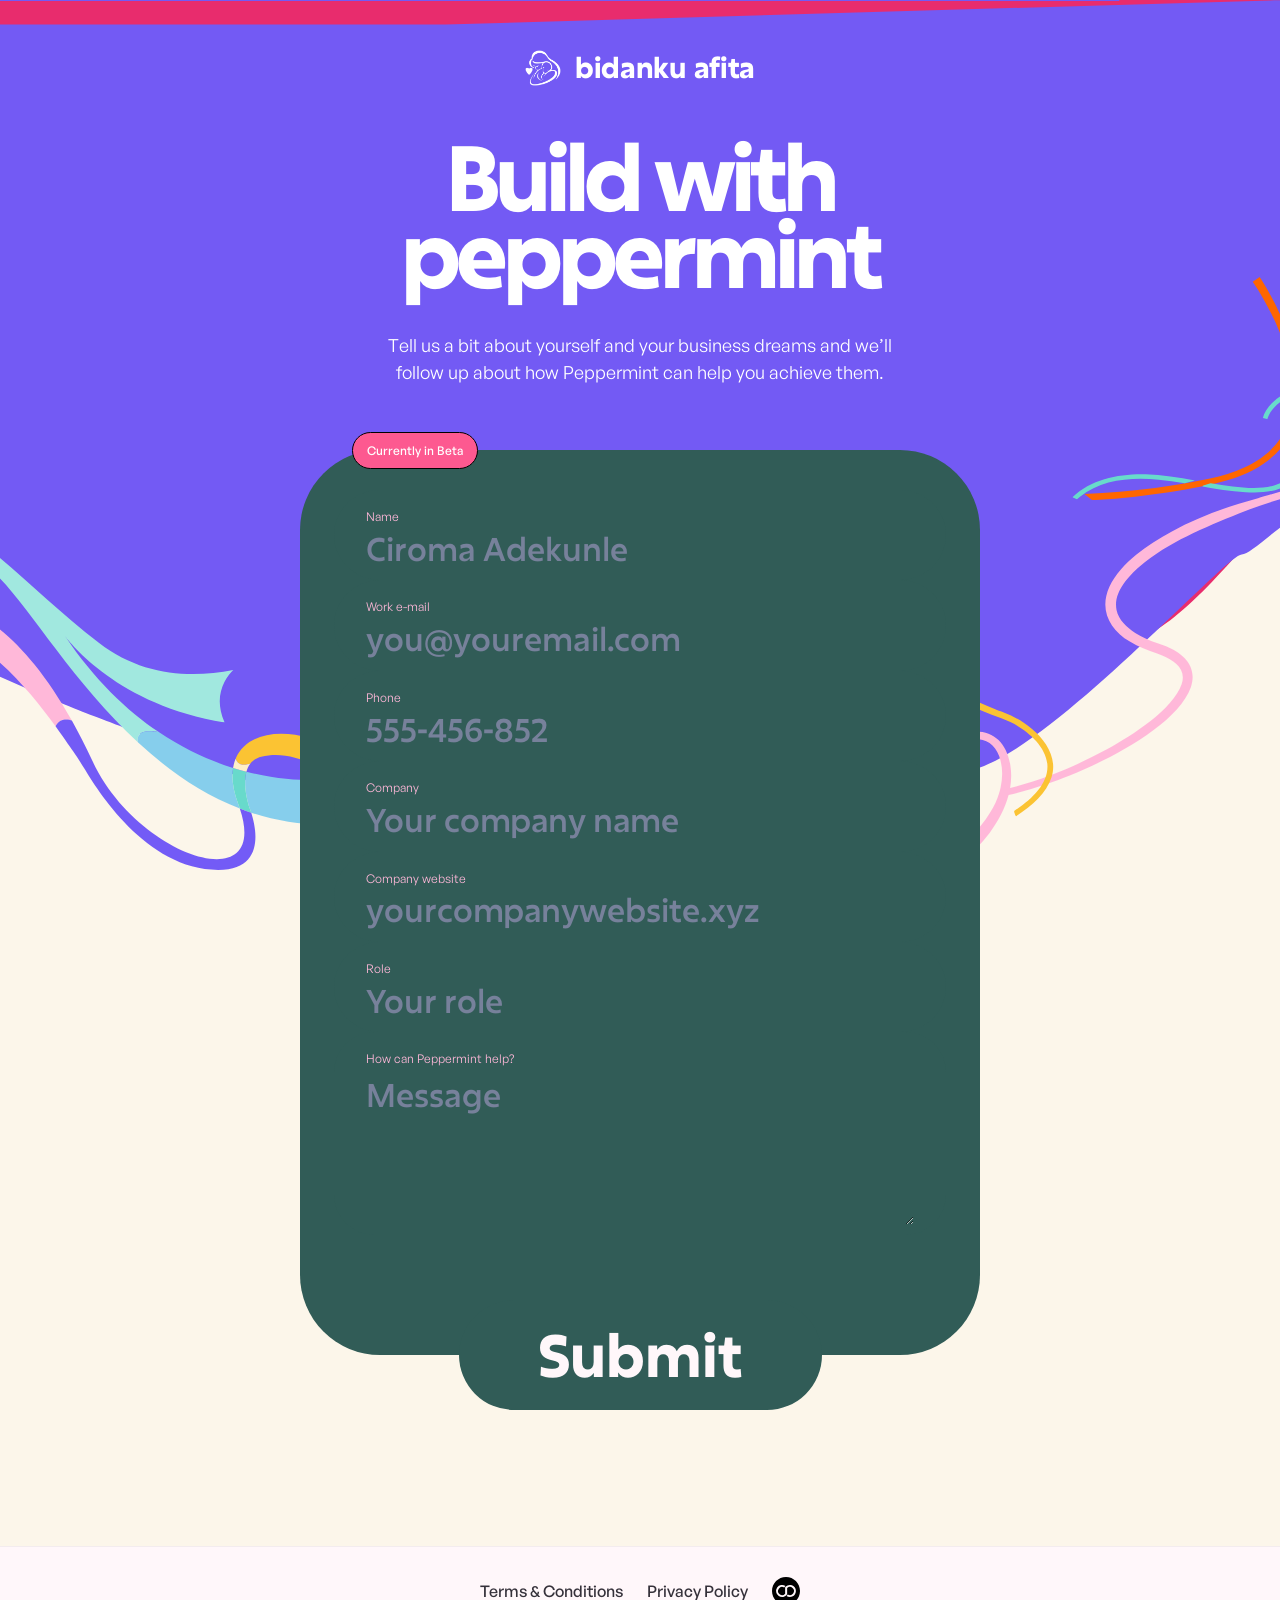
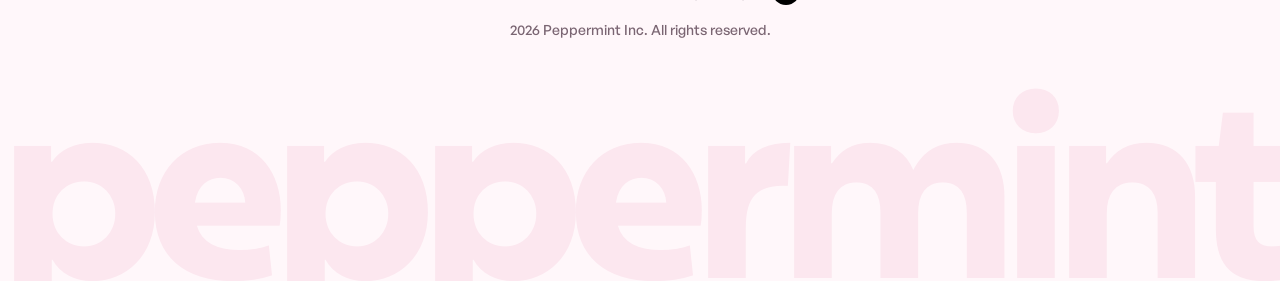
==== commit 8192a55b: "fix: selaraskan background #FFF7FA, rapikan CTA FAQ & footer, perbarui gambar 5 layanan" ====
--- a/contact-us.html
+++ b/contact-us.html
@@ -39,8 +39,8 @@
         (n.className += t + "touch");
     })(window, document);
   </script>
-  <link href="images/afita-favicon.png?v=5" rel="icon" type="image/png" /><link href="images/favicon.svg?v=5" rel="shortcut icon" type="image/svg+xml" />
-  <link href="images/afita-favicon.png?v=5" rel="apple-touch-icon" />
+  <link href="images/afita-favicon.png?v=8" rel="icon" type="image/png" /><link href="images/favicon.svg?v=8" rel="shortcut icon" type="image/svg+xml" />
+  <link href="images/afita-favicon.png?v=8" rel="apple-touch-icon" />
   <style>
     [data-header-anim],
     [data-hero-anim],
--- a/css/peppermint-check.webflow.css
+++ b/css/peppermint-check.webflow.css
@@ -9,7 +9,7 @@
 
   /* Mappings for site design system */
   --metal: #315C57;
-  --cream: #FCE7EF;
+  --cream: #FFF7FA;
   --white: white;
   --black: #35313A;
   --mint: #D9EAE3;
@@ -4284,11 +4284,22 @@
 
 @media screen and (max-width: 767px) {
   .c-more {
-    padding-bottom: 115px !important;
+    padding-bottom: 40px !important;
+  }
+  .more-cards_container {
+    padding-bottom: 20px !important;
+  }
+  .more-card.cc-four {
+    margin-top: 10px !important;
+    margin-bottom: 25px !important;
+    transform: none !important;
+  }
+  .c-usecases {
+    margin-top: 0 !important;
   }
   .c-section.cc-usecases {
-    padding-top: 70px !important;
-    padding-bottom: 130px !important;
+    padding-top: 40px !important;
+    padding-bottom: 50px !important;
   }
   .usecases-illustration_container {
     top: 0px !important;
@@ -4299,11 +4310,11 @@
     justify-content: center !important;
     align-items: center !important;
     overflow: visible !important;
-    margin-bottom: 0 !important;
+    margin: 0 auto !important;
   }
   .usecase-holding-hands_img {
-    width: 480px !important;
-    max-width: 135vw !important;
+    width: 100% !important;
+    max-width: 360px !important;
     margin: 0 auto !important;
     flex-shrink: 0 !important;
     border: none !important;
@@ -4311,8 +4322,8 @@
     box-shadow: none !important;
   }
   .usecases-inner {
-    margin-top: -130px !important;
-    padding-top: 25px !important;
+    margin-top: 0 !important;
+    padding-top: 35px !important;
   }
 }
 
@@ -4323,13 +4334,32 @@
   padding-bottom: 80px !important;
 }
 
+.service-subtext {
+  max-width: 560px !important;
+}
+
+.service-illustration_text {
+  min-height: 120px !important;
+  max-width: 560px !important;
+  margin-bottom: 20px !important;
+  position: relative !important;
+}
+
+.service-header {
+  position: relative !important;
+  z-index: 3 !important;
+  max-width: 560px !important;
+  margin-top: 25px !important;
+  clear: both !important;
+}
+
 .gun-img {
   pointer-events: none;
-  width: 600px !important;
-  max-width: 50vw !important;
+  width: 480px !important;
+  max-width: 44vw !important;
   height: auto !important;
   position: absolute !important;
-  top: -80px !important;
+  top: 40px !important;
   right: 50px !important;
   left: auto !important;
   overflow: visible !important;
@@ -4346,35 +4376,53 @@
 
 @media screen and (max-width: 991px) {
   .gun-img {
-    width: 460px !important;
-    max-width: 48vw !important;
-    top: -50px !important;
+    width: 400px !important;
+    max-width: 45vw !important;
+    top: 20px !important;
     right: 20px !important;
+  }
+  .service-subtext,
+  .service-illustration_text,
+  .service-header {
+    max-width: 480px !important;
   }
 }
 
 @media screen and (max-width: 767px) {
   .c-services {
-    padding-top: 20px !important;
-    padding-bottom: 50px !important;
+    padding-top: 40px !important;
+    padding-bottom: 20px !important;
   }
   .gun-img {
-    width: 340px !important;
-    max-width: 92vw !important;
-    top: 10px !important;
-    left: 0 !important;
-    right: 0 !important;
-    margin: 0 auto !important;
+    position: relative !important;
+    width: 270px !important;
+    max-width: 85vw !important;
+    top: auto !important;
+    left: auto !important;
+    right: auto !important;
+    margin: 0 auto 15px auto !important;
     transform: none !important;
   }
   .services-text_container {
-    padding-top: 345px !important;
-    position: relative !important;
-    z-index: 5 !important;
+    padding-top: 0px !important;
+    margin-top: 10px !important;
+    margin-bottom: 25px !important;
+    text-align: center !important;
+  }
+  .service-subtext {
+    max-width: 100% !important;
+    margin: 0 auto 10px auto !important;
+  }
+  .service-illustration_text {
+    min-height: 80px !important;
+    max-width: 100% !important;
+    margin-bottom: 15px !important;
   }
   .service-header {
-    margin-top: 10px !important;
+    max-width: 100% !important;
+    margin-top: 15px !important;
     margin-bottom: 10px !important;
+    text-align: center !important;
   }
 }
 
@@ -4387,9 +4435,9 @@
 .c-services .relative {
   position: relative !important;
   width: 100% !important;
-  height: 900px !important;
+  height: 940px !important;
   max-height: none !important;
-  margin-top: 160px !important;
+  margin-top: 40px !important;
   overflow: visible !important;
 }
 
@@ -4413,12 +4461,29 @@
   display: block;
 }
 
+.service-text_inner {
+  color: #315C57 !important;
+  font-family: Excon, sans-serif !important;
+  font-weight: 700 !important;
+  font-size: 34px !important;
+  line-height: 1.25 !important;
+  text-align: center !important;
+  position: absolute !important;
+  top: 50px !important;
+  left: 50% !important;
+  transform: translateX(-50%) !important;
+  width: 90% !important;
+  max-width: 420px !important;
+  z-index: 4 !important;
+  opacity: 1 !important;
+}
+
 .afita-single-card {
   position: absolute !important;
   z-index: 3 !important;
   left: 0 !important;
   right: 0 !important;
-  bottom: 30px !important;
+  bottom: 10px !important;
   width: 100% !important;
   margin: 0 auto !important;
   display: flex !important;
@@ -4431,7 +4496,7 @@
 }
 
 .afita-ivf-img {
-  width: 860px !important;
+  width: 760px !important;
   max-width: 92vw !important;
   height: auto !important;
   display: block !important;
@@ -4442,13 +4507,18 @@
 
 @media screen and (max-width: 991px) {
   .c-services .relative {
-    height: 780px !important;
+    height: 740px !important;
   }
   .c-services .card-bg_shape {
     width: 620px !important;
   }
+  .service-text_inner {
+    top: 40px !important;
+    font-size: 28px !important;
+    max-width: 360px !important;
+  }
   .afita-ivf-img {
-    width: 720px !important;
+    width: 650px !important;
     max-width: 96vw !important;
   }
 }
@@ -4458,19 +4528,24 @@
     padding-bottom: 0px !important;
   }
   .c-services .relative {
-    height: 600px !important;
-    margin-top: 20px !important;
+    height: 520px !important;
+    margin-top: 15px !important;
   }
   .c-services .card-bg_shape {
     width: 490px !important;
-    min-width: 386px !important;
+    min-width: 360px !important;
+  }
+  .service-text_inner {
+    top: 25px !important;
+    font-size: 20px !important;
+    max-width: 280px !important;
   }
   .afita-single-card {
-    bottom: 40px !important;
+    bottom: 5px !important;
   }
   .afita-ivf-img {
-    width: 440px !important;
-    max-width: 122vw !important;
+    width: 380px !important;
+    max-width: 98vw !important;
   }
 }
 
@@ -4480,14 +4555,88 @@
 }
 
 /* PREVENT FAQ OVERLAP & FORCE AFITA CANVASS BACKGROUND */
+.card-bg_shape {
+  color: #FFF7FA !important;
+  fill: #FFF7FA !important;
+}
+
+.c-services .card-bg_shape {
+  color: #FFF7FA !important;
+  fill: #FFF7FA !important;
+}
+
+.c-services .card-bg_shape svg path {
+  fill: #FFF7FA !important;
+}
+
 .c-faq {
   margin-top: 0 !important;
   background-color: #FFF7FA !important;
+  padding-top: 80px !important;
+  padding-bottom: 90px !important;
+}
+
+.faq-inner {
+  padding-bottom: 36px !important;
+}
+
+.faq-cta-wrap {
+  display: flex !important;
+  flex-direction: column !important;
+  align-items: center !important;
+  justify-content: center !important;
+  width: 100% !important;
+  text-align: center !important;
+  z-index: 2 !important;
+  margin-top: 10px !important;
+}
+
+.c-button.cc-lg.cc-faq-cta {
+  display: inline-flex !important;
+  align-items: center !important;
+  justify-content: center !important;
+  gap: 12px !important;
+  background: linear-gradient(135deg, #FD5990 0%, #E82C6D 100%) !important;
+  color: #FFFFFF !important;
+  border-radius: 999px !important;
+  padding: 18px 46px !important;
+  font-family: Excon, sans-serif !important;
+  font-size: 20px !important;
+  font-weight: 700 !important;
+  text-decoration: none !important;
+  box-shadow: 0 10px 24px rgba(253, 89, 144, 0.35) !important;
+  border: none !important;
+  cursor: pointer !important;
+  transition: all 0.3s cubic-bezier(0.2, 0.8, 0.2, 1) !important;
+}
+
+.c-button.cc-lg.cc-faq-cta:hover {
+  transform: translateY(-3px) scale(1.02) !important;
+  box-shadow: 0 14px 32px rgba(253, 89, 144, 0.5) !important;
+  background: linear-gradient(135deg, #FF6EA0 0%, #FD5990 100%) !important;
+}
+
+.c-button.cc-lg.cc-faq-cta:active {
+  transform: translateY(0) scale(0.98) !important;
+}
+
+.c-button.cc-lg.cc-faq-cta svg {
+  fill: #FFFFFF !important;
+  color: #FFFFFF !important;
+  flex-shrink: 0 !important;
+}
+
+.faq-cta-subtext {
+  margin-top: 14px !important;
+  font-size: 14px !important;
+  color: #7A6572 !important;
+  font-weight: 500 !important;
+  letter-spacing: 0.01em !important;
 }
 
 @media screen and (max-width: 767px) {
   .c-faq {
-    padding-top: 60px !important;
+    padding-top: 50px !important;
     padding-bottom: 60px !important;
   }
   .faq-inner {
@@ -4503,4 +4652,85 @@
     padding: 14px 18px !important;
     font-size: 17px !important;
   }
-}
+  .c-button.cc-lg.cc-faq-cta {
+    width: auto !important;
+    max-width: calc(100% - 32px) !important;
+    padding: 14px 30px !important;
+    font-size: 17px !important;
+  }
+  .faq-cta-subtext {
+    font-size: 13px !important;
+    padding: 0 16px !important;
+  }
+}
+
+/* UNIFY ALL PINK-WHITE SECTIONS TO #FFF7FA */
+.usecases-inner {
+  background-color: #FFF7FA !important;
+}
+
+.usecase-cover {
+  background-color: #FFF7FA !important;
+}
+
+.c-faq {
+  background-color: #FFF7FA !important;
+}
+
+.c-footer {
+  background-color: #FFF7FA !important;
+}
+
+/* REMOVE OBSCURING ABSTRACT SVG LOOPS OVER REAL PHOTOS */
+.swiper-one-illustration {
+  display: none !important;
+}
+
+.usecase-slide_img {
+  border-radius: 28px !important;
+  overflow: hidden !important;
+  box-shadow: 0 16px 40px rgba(53, 49, 58, 0.08) !important;
+}
+
+.image-overlay {
+  display: none !important;
+}
+
+/* POLISH CTA AND FOOTER LAYOUT */
+.faq-cta-wrap {
+  display: flex !important;
+  flex-direction: column !important;
+  align-items: center !important;
+  justify-content: center !important;
+  text-align: center !important;
+  margin-top: 35px !important;
+  margin-bottom: 20px !important;
+}
+
+.footer-inner {
+  display: flex !important;
+  flex-direction: column !important;
+  align-items: center !important;
+  justify-content: center !important;
+  gap: 16px !important;
+  text-align: center !important;
+  padding: 30px 20px 40px 20px !important;
+}
+
+.footer-links {
+  order: 1 !important;
+  display: flex !important;
+  align-items: center !important;
+  justify-content: center !important;
+  gap: 24px !important;
+  width: 100% !important;
+  margin: 0 !important;
+}
+
+.c-footer .w-embed {
+  order: 2 !important;
+  text-align: center !important;
+  font-size: 14px !important;
+  color: #7A6572 !important;
+}
+
